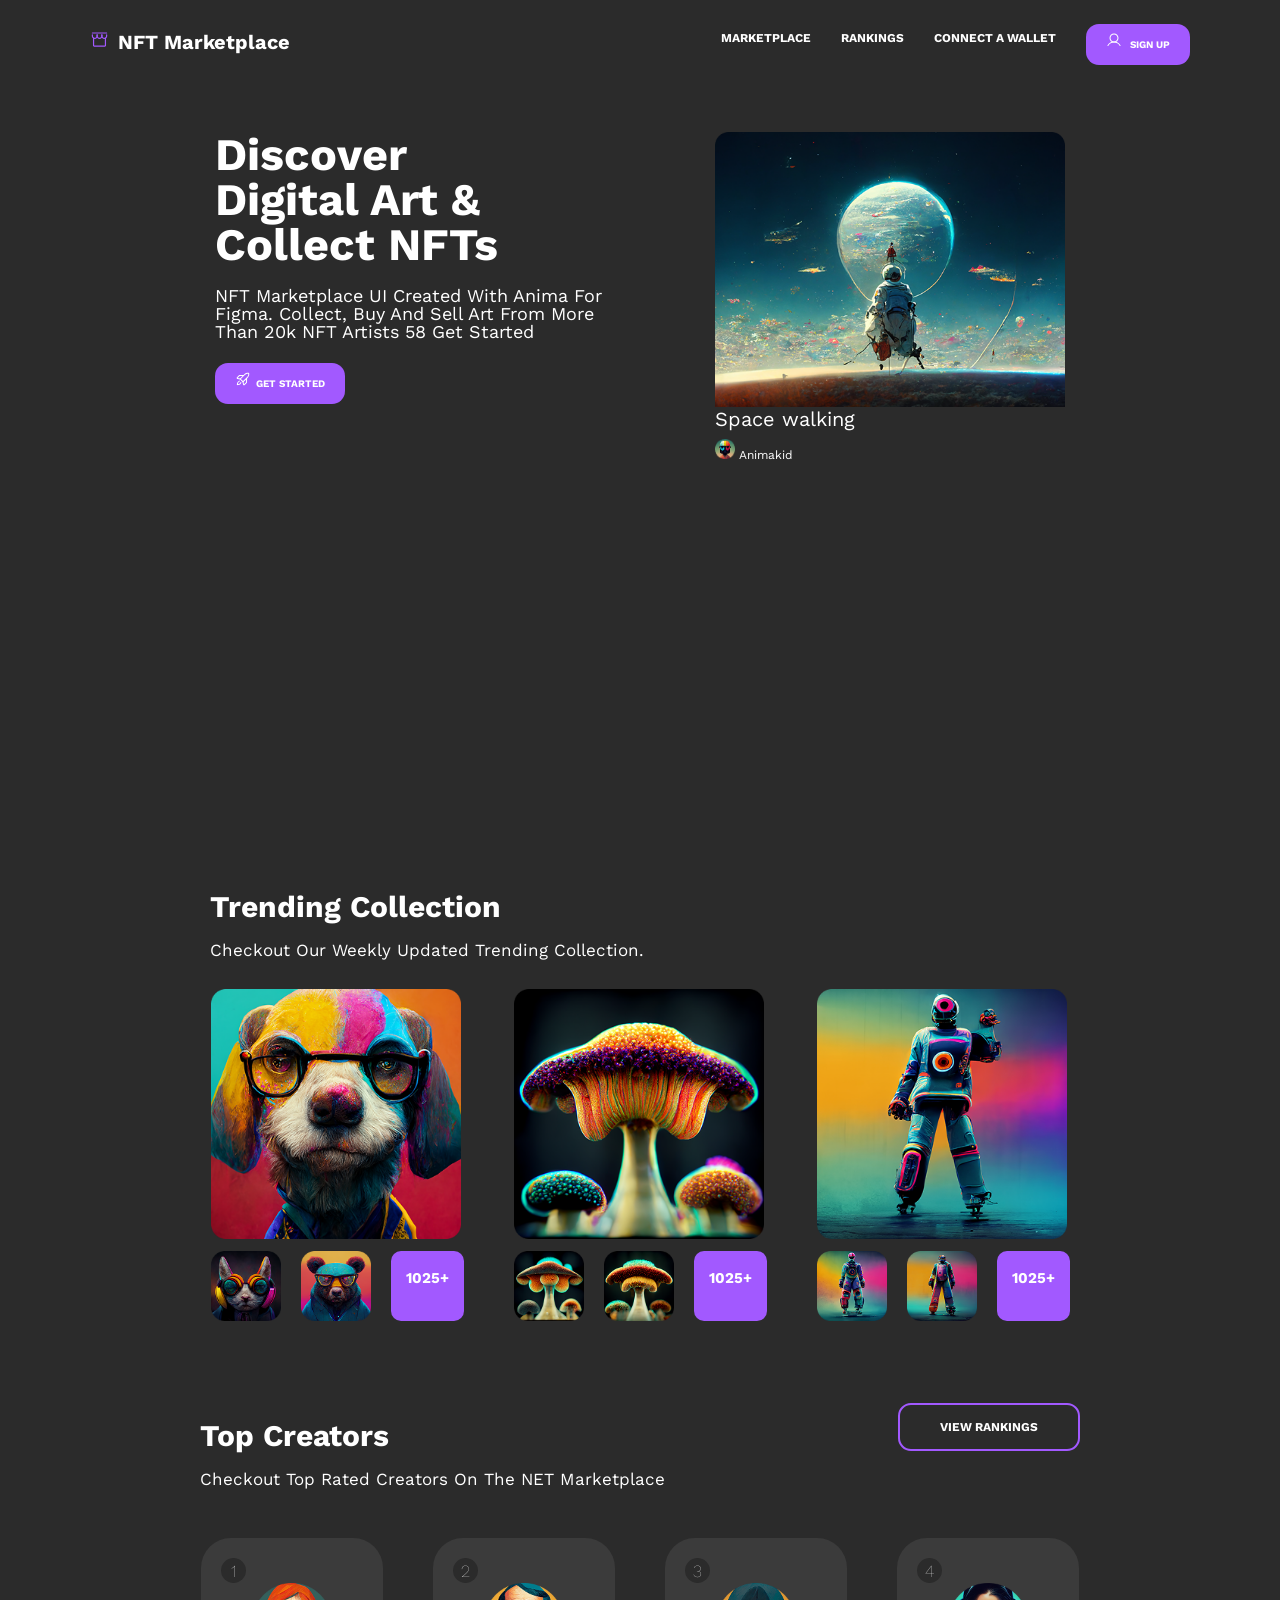
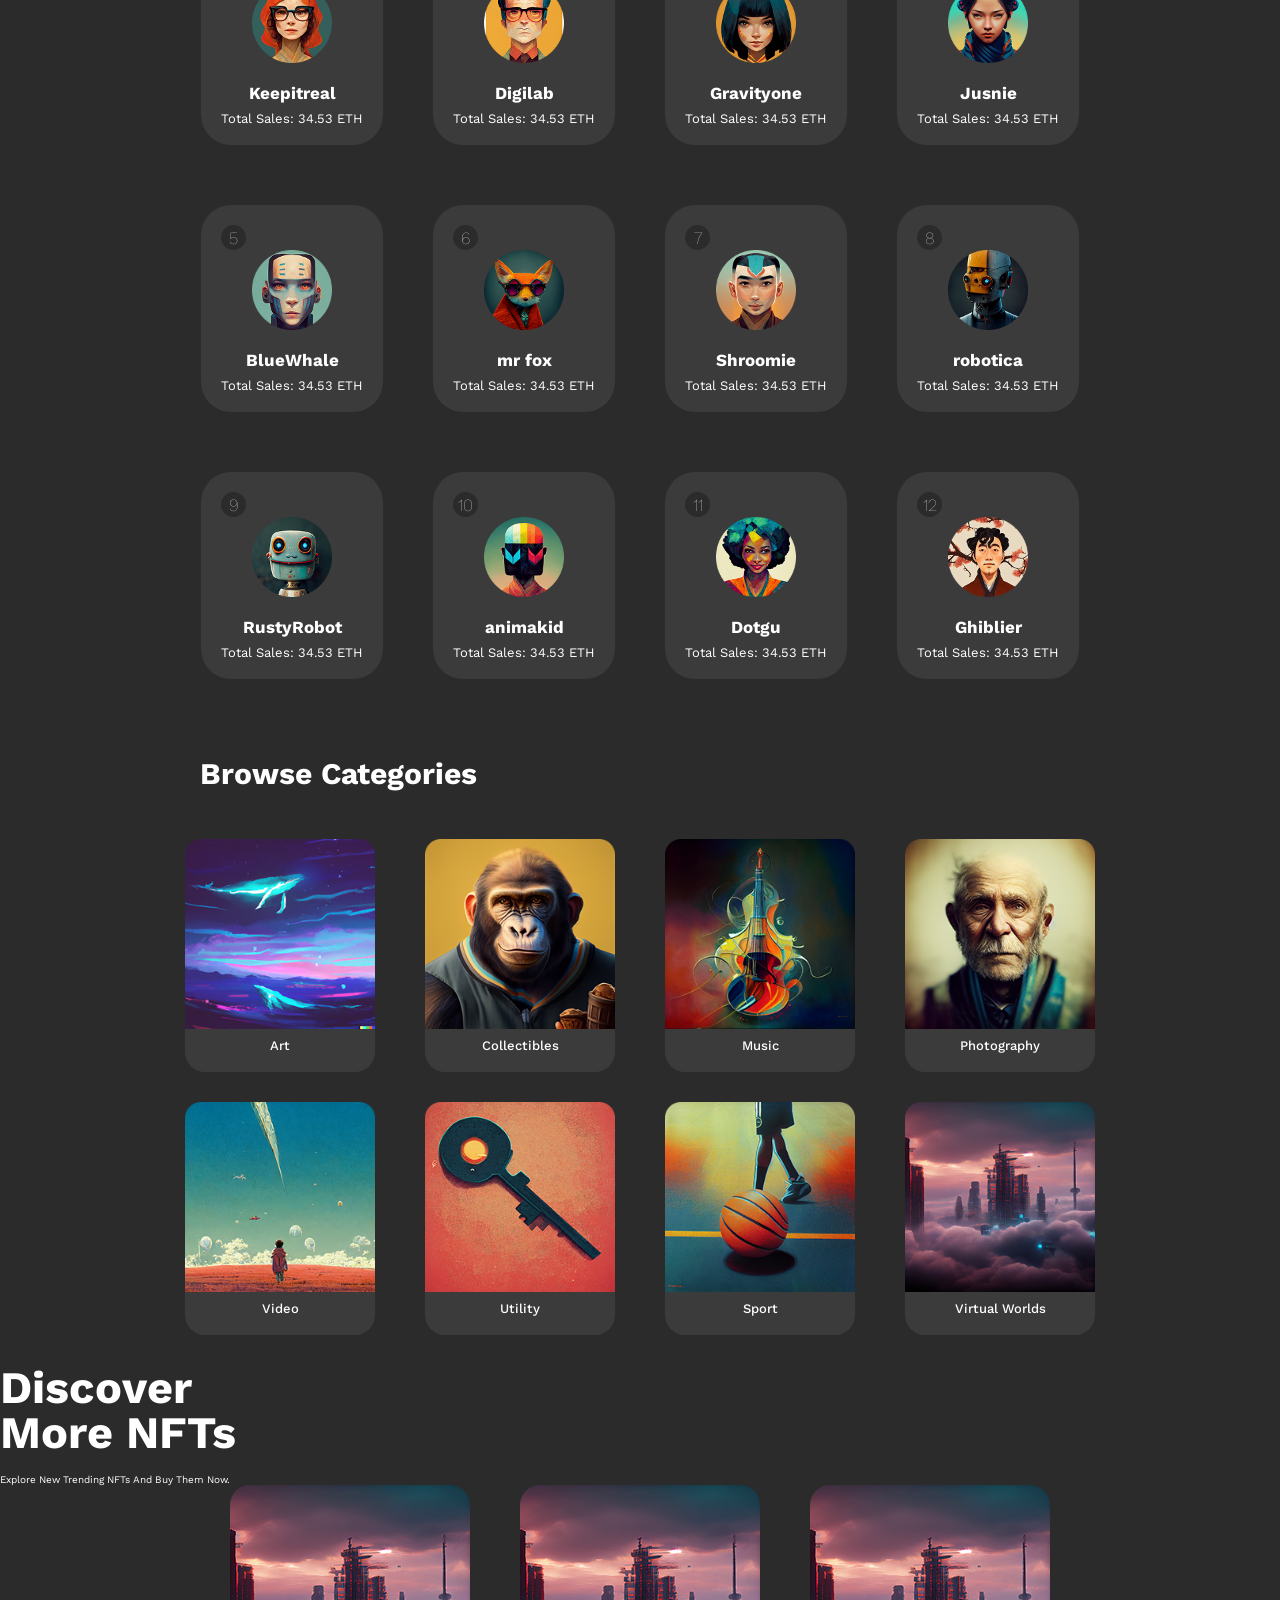
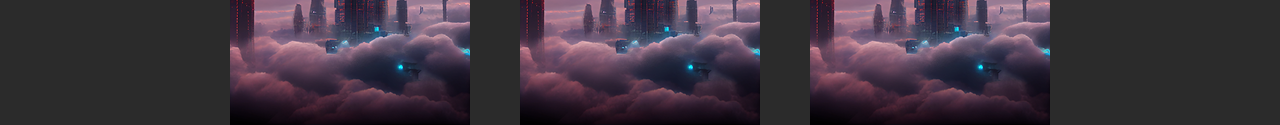
==== index.html @ 686976a7 "Add assets and initial HTML/CSS for NFT Marketplace - Added various image assets including avatars, " ====
<!doctype html>
<html lang="en">
  <head>
    <meta charset="UTF-8" />
    <meta name="viewport" content="width=device-width, initial-scale=1.0" />
    <title>nft</title>
    <link rel="stylesheet" href="style.css" />
    <link rel="preconnect" href="https://fonts.googleapis.com" />
    <link rel="preconnect" href="https://fonts.gstatic.com" crossorigin />
    <link
      href="https://fonts.googleapis.com/css2?family=Work+Sans:ital,wght@0,100..900;1,100..900&display=swap"
      rel="stylesheet"
    />
  </head>
  <body>
    <header class="header">
      <h1>
        <img src="asset/Storefront.svg" alt="" class="icons" />NFT Marketplace
      </h1>

      <nav class="main-nav">
        <ul class="main-nav-list">
          <li><a class="main-nav-link" href="#">Marketplace</a></li>
          <li><a class="main-nav-link" href="#">Rankings</a></li>
          <li><a class="main-nav-link" href="#">Connect a wallet</a></li>
          <li>
            <a class="main-nav-links" href="#"
              ><img src="asset/User.svg" alt="" class="icon" /> Sign Up</a
            >
          </li>
        </ul>
      </nav>
    </header>

    <section class="section-hero">
      <div class="hero">
        <div class="hero-text-box">
          <h1 class="heading-primary">Discover Digital Art & Collect NFTs</h1>
          <p class="hero-description">
            NFT Marketplace UI Created With Anima For Figma. Collect, Buy And
            Sell Art From More Than 20k NFT Artists 58 Get Started
          </p>

          <a href="#" class="btn"
            ><img src="asset/RocketLaunch.svg" alt="" class="icon" />Get
            Started</a
          >
        </div>
      </div>
      <div class="image">
        <img src="asset/Image Placeholder.png" alt="" class="img" />
        <div class="image-content">
          <p class="paragraph">Space walking</p>
          <p class="paragraphs">
            <img src="asset/Avatar.png" alt="" class="image" /> Animakid
          </p>
        </div>
      </div>
    </section>

    <section class="about">
      <div class="about-content">
        <h1 class="heading-primary">Trending Collection</h1>
        <p class="paragraph">
          Checkout Our Weekly Updated Trending Collection.
        </p>
      </div>
      <div class="images">
        <div>
          <img src="asset/Primary Photo Placeholder.png" alt="" class="img" />
          <div class="image-contanier">
            <img src="asset/Secondary Photo Placeholder.png" alt="" />
            <img src="asset/Secondary Photo Placeholder (1).png" alt="" />
            <h2>1025+</h2>
          </div>
        </div>
        <div>
          <img
            src="asset/Primary Photo Placeholder (1).png"
            alt=""
            class="img"
          />
          <div class="image-contanier">
            <img src="asset/Secondary Photo Placeholder (2).png" alt="" />
            <img src="asset/Secondary Photo Placeholder (3).png" alt="" />
            <h2>1025+</h2>
          </div>
        </div>
        <div>
          <img
            src="asset/Primary Photo Placeholder (2).png"
            alt=""
            class="img"
          />
          <div class="image-contanier">
            <img src="asset/Secondary Photo Placeholder (4).png" alt="" />
            <img src="asset/Secondary Photo Placeholder (5).png" alt="" />
            <h2>1025+</h2>
          </div>
        </div>
      </div>
    </section>

    <section class="creator">
      <div class="text">
        <div class="text-content">
          <h2 class="heading-primary">Top Creators</h2>
          <p class="paragraph">
            Checkout Top Rated Creators On The NET Marketplace
          </p>
        </div>
        <div class="view">
          <a href="#">View Rankings</a>
        </div>
      </div>

      <div class="images-content">
        <div class="image-containers">
          <div class="number">1</div>
          <img src="asset/1.png" alt="" class="image" />
          <h2>Keepitreal</h2>
          <p><span>Total Sales:</span> 34.53 ETH</p>
        </div>

        <div class="image-containers">
          <div class="number">2</div>
          <img src="asset/Artist Avatar.png" alt="" class="image" />
          <h2>Digilab</h2>
          <p><span>Total Sales:</span> 34.53 ETH</p>
        </div>
        <div class="image-containers">
          <div class="number">3</div>
          <img src="asset/Asset 12 2.png" alt="" class="image" />
          <h2>Gravityone</h2>
          <p><span>Total Sales:</span> 34.53 ETH</p>
        </div>
        <div class="image-containers">
          <div class="number">4</div>
          <img src="asset/3.png" alt="" class="image" />
          <h2>Jusnie</h2>
          <p><span>Total Sales:</span> 34.53 ETH</p>
        </div>
      </div>

      <div class="images-content">
        <div class="image-containers">
          <div class="number">5</div>
          <img src="asset/s.png" alt="" class="image" />
          <h2>BlueWhale</h2>
          <p><span>Total Sales:</span> 34.53 ETH</p>
        </div>

        <div class="image-containers">
          <div class="number">6</div>
          <img src="asset/d.png" alt="" class="image" />
          <h2>mr fox</h2>
          <p><span>Total Sales:</span> 34.53 ETH</p>
        </div>
        <div class="image-containers">
          <div class="number">7</div>
          <img src="asset/f.png" alt="" class="image" />
          <h2>Shroomie</h2>
          <p><span>Total Sales:</span> 34.53 ETH</p>
        </div>
        <div class="image-containers">
          <div class="number">8</div>
          <img src="asset/g.png" alt="" class="image" />
          <h2>robotica</h2>
          <p><span>Total Sales:</span> 34.53 ETH</p>
        </div>
      </div>

      <div class="images-content">
        <div class="image-containers">
          <div class="number">9</div>
          <img src="asset/l.png" alt="" class="image" />
          <h2>RustyRobot</h2>
          <p><span>Total Sales:</span> 34.53 ETH</p>
        </div>

        <div class="image-containers">
          <div class="number">10</div>
          <img src="asset/k.png" alt="" class="image" />
          <h2>animakid</h2>
          <p><span>Total Sales:</span> 34.53 ETH</p>
        </div>
        <div class="image-containers">
          <div class="number">11</div>
          <img src="asset/j.png" alt="" class="image" />
          <h2>Dotgu</h2>
          <p><span>Total Sales:</span> 34.53 ETH</p>
        </div>
        <div class="image-containers">
          <div class="number">12</div>
          <img src="asset/h.png" alt="" class="image" />
          <h2>Ghiblier</h2>
          <p><span>Total Sales:</span> 34.53 ETH</p>
        </div>
      </div>
    </section>

    <section>
      <div class="texts">
        <h2>Browse Categories</h2>
      </div>

      <div class="catergory-container">
        <div class="catergory">
          <img src="asset/Photo & Icon1.png" alt="" class="catergory-image" />
          <p>Art</p>
        </div>

        <div class="catergory">
          <img
            src="asset/Image Placeholder2 (2).png"
            alt=""
            class="catergory-image"
          />
          <p>Collectibles</p>
        </div>

        <div class="catergory">
          <img src="asset/Photo & Icon.png" alt="" class="catergory-image" />
          <p>Music</p>
        </div>

        <div class="catergory">
          <img
            src="asset/Image Placeholder1.png"
            alt=""
            class="catergory-image"
          />
          <p>Photography</p>
        </div>
      </div>

      <div class="catergory-container">
        <div class="catergory">
          <img src="asset/Photo & Icon2.png" alt="" class="catergory-image" />
          <p>Video</p>
        </div>
        <div class="catergory">
          <img
            src="asset/Image Placeholder2.png"
            alt=""
            class="catergory-image"
          />
          <p>Utility</p>
        </div>

        <div class="catergory">
          <img
            src="asset/Image Placeholder3.png"
            alt=""
            class="catergory-image"
          />
          <p>Sport</p>
        </div>

        <div class="catergory">
          <img
            src="asset/Image Placeholder4.png"
            alt=""
            class="catergory-image"
          />
          <p>Virtual Worlds</p>
        </div>
      </div>
    </section>

    <section class="discover">
      <div class="discover-content">
        <h2 class="heading-primary">Discover More NFTs</h2>
        <p class="paragraph">Explore New Trending NFTs And Buy Them Now.</p>
      </div>

      <div class="discover-images">
        <img src="asset/Image Placeholder4.png" alt="" />
        <img src="asset/Image Placeholder4.png" alt="" />
        <img src="asset/Image Placeholder4.png" alt="" />
      </div>
    </section>
  </body>
</html>
---- style.css ----
* {
  padding: 0;
  margin: 0;
  box-sizing: border-box;
}

html {
  /* font-size: 10px; */
  /* 10px / 16px = 0.625 = 62.5% */
  font-size: 62.5%;
}

body {
  line-height: 1;
  font-weight: 400;
  color: #fff;
  background-color: #2b2b2b;
  font-family: "Work Sans", sans-serif;
}

.header {
  padding: 3rem 9rem;
  display: flex;
  justify-content: space-between;
  align-items: center;
}

.main-nav-list {
  list-style: none;
  display: flex;
  gap: 3rem;
}

.main-nav-link {
  text-decoration: none;
  color: #fff;
  font-size: 1.2rem;
  text-transform: uppercase;
  font-weight: 700;
}

.main-nav-links {
  background-color: #a259ff;
  padding: 1.5rem 2rem;
  border-radius: 1.3rem;
  text-decoration: none;
  color: #fff;
  font-size: 1rem;
  text-transform: uppercase;
  font-weight: 700;
}

.icon {
  width: 1.6rem;
  margin-right: 0.5rem;
}

.icons {
  width: 1.9rem;
  margin-right: 0.9rem;
}

.section-hero {
  height: 90vh;
  padding: 5rem 15rem;
  display: flex;
  justify-content: center;
  gap: 10rem;
  position: relative;
}

.heading-primary {
  font-size: 4.5rem;
  margin-bottom: 2rem;
  width: 30rem;
}
.hero-description {
  font-size: 1.8rem;
  margin-bottom: 3rem;
  width: 40rem;
}

.btn {
  background-color: #a259ff;
  padding: 1.5rem 2rem;
  border-radius: 1.3rem;
  text-decoration: none;
  color: #fff;
  font-size: 1rem;
  text-transform: uppercase;
  font-weight: 700;
}

.image img {
  width: 35rem;
}

.image .image {
  width: 2rem;
}

.image .paragraph {
  font-size: 2rem;
}

.image .paragraphs {
  font-size: 1.2rem;
  padding-top: 1rem;
  align-items: center;
}

.image-content {
  display: flex;
  flex-direction: column;
}

.images {
  display: flex;
  justify-content: center;
  padding: 0 9rem;
  gap: 5rem;
}

.images .img {
  width: 25rem;
}

.about-content {
  padding-left: 21rem;
  margin-bottom: 3rem;
}

.about-content .heading-primary {
  font-size: 3rem;
}

.about-content .paragraph {
  font-size: 1.7rem;
  font-weight: 400;
}

.image-contanier img {
  width: 7rem;
}

.image-contanier {
  display: flex;
  gap: 2rem;
  margin-top: 1rem;
}

.image-contanier h2 {
  justify-content: center;
  background-color: #a259ff;
  border-radius: 1rem;
  padding: 2rem 1.5rem;
  align-items: center;
}

.image-containers .image {
  width: 8rem;
  margin-bottom: 2rem;
}

.creator {
  margin-bottom: 0rem;
}

.images-content {
  display: flex;
  justify-content: center;
  gap: 5rem;
  padding: 3rem 0rem;
}

.image-containers {
  padding: 2rem 2rem;
  border-radius: 3rem;
  justify-content: center;
  align-items: center;
  text-align: center;
  background-color: #3b3b3b;
}

.image-containers h2 {
  font-size: 1.7rem;
  margin-bottom: 1rem;
}

.image-containers p {
  font-size: 1.3rem;
}

.text {
  display: flex;
  justify-content: center;
  justify-content: space-between;
  padding: 0rem 20rem;
  padding-top: 10rem;
  margin-bottom: 2rem;
}

.text .heading-primary {
  font-size: 3rem;
  color: #fff;
}

.text-content .paragraph {
  font-size: 1.7rem;
  font-weight: 400;
  color: #fff;
}

.view a {
  border: 2px solid #a259ff;
  color: #fff;
  padding: 1.5rem 4rem;
  border-radius: 1.3rem;
  text-decoration: none;
  font-size: 1.2rem;
  text-transform: uppercase;
  font-weight: 700;
}

.span {
  border: 2px solid #a259ff;
}

.number {
  font-size: 1.7rem;
  font-weight: 100;
  color: #fff;
  width: 2.5rem;
  height: 2.5rem;
  border-radius: 50%;
  margin-right: -1.6rem;
  padding: 0.5rem;
  background-color: #2b2b2b;
  border-radius: 3rem;
}

.texts h2 {
  justify-content: center;
  font-size: 3rem;
  padding-top: 5rem;
  padding-left: 20rem;
  margin-bottom: 5rem;
}

.catergory-container {
  display: flex;
  justify-content: center;
  gap: 5rem;
}

.catergory-container .catergory {
  display: flex;
  flex-direction: column;
  gap: 1rem;
  align-items: center;
  background-color: #3b3b3b;
  border-radius: 2rem;
  padding-bottom: 2rem;
  margin-bottom: 3rem;
}

.catergory-container .catergory:hover {
  transform: scale(1.05);
  transition: 0.3s;
}

.catergory-container .catergory-image {
  width: 19rem;
  position: relative;
}

.catergory-container .catergory .icon {
  width: 7rem;
  margin: auto;
}

.cy1 {
  inset: 0;
  position: absolute;
}

.catergory-container .catergory p {
  font-size: 1.3rem;
  font-weight: 500;
}

.discover-images {
  display: flex;
  justify-content: center;
  gap: 5rem;
  padding: 0rem 0rem;
}
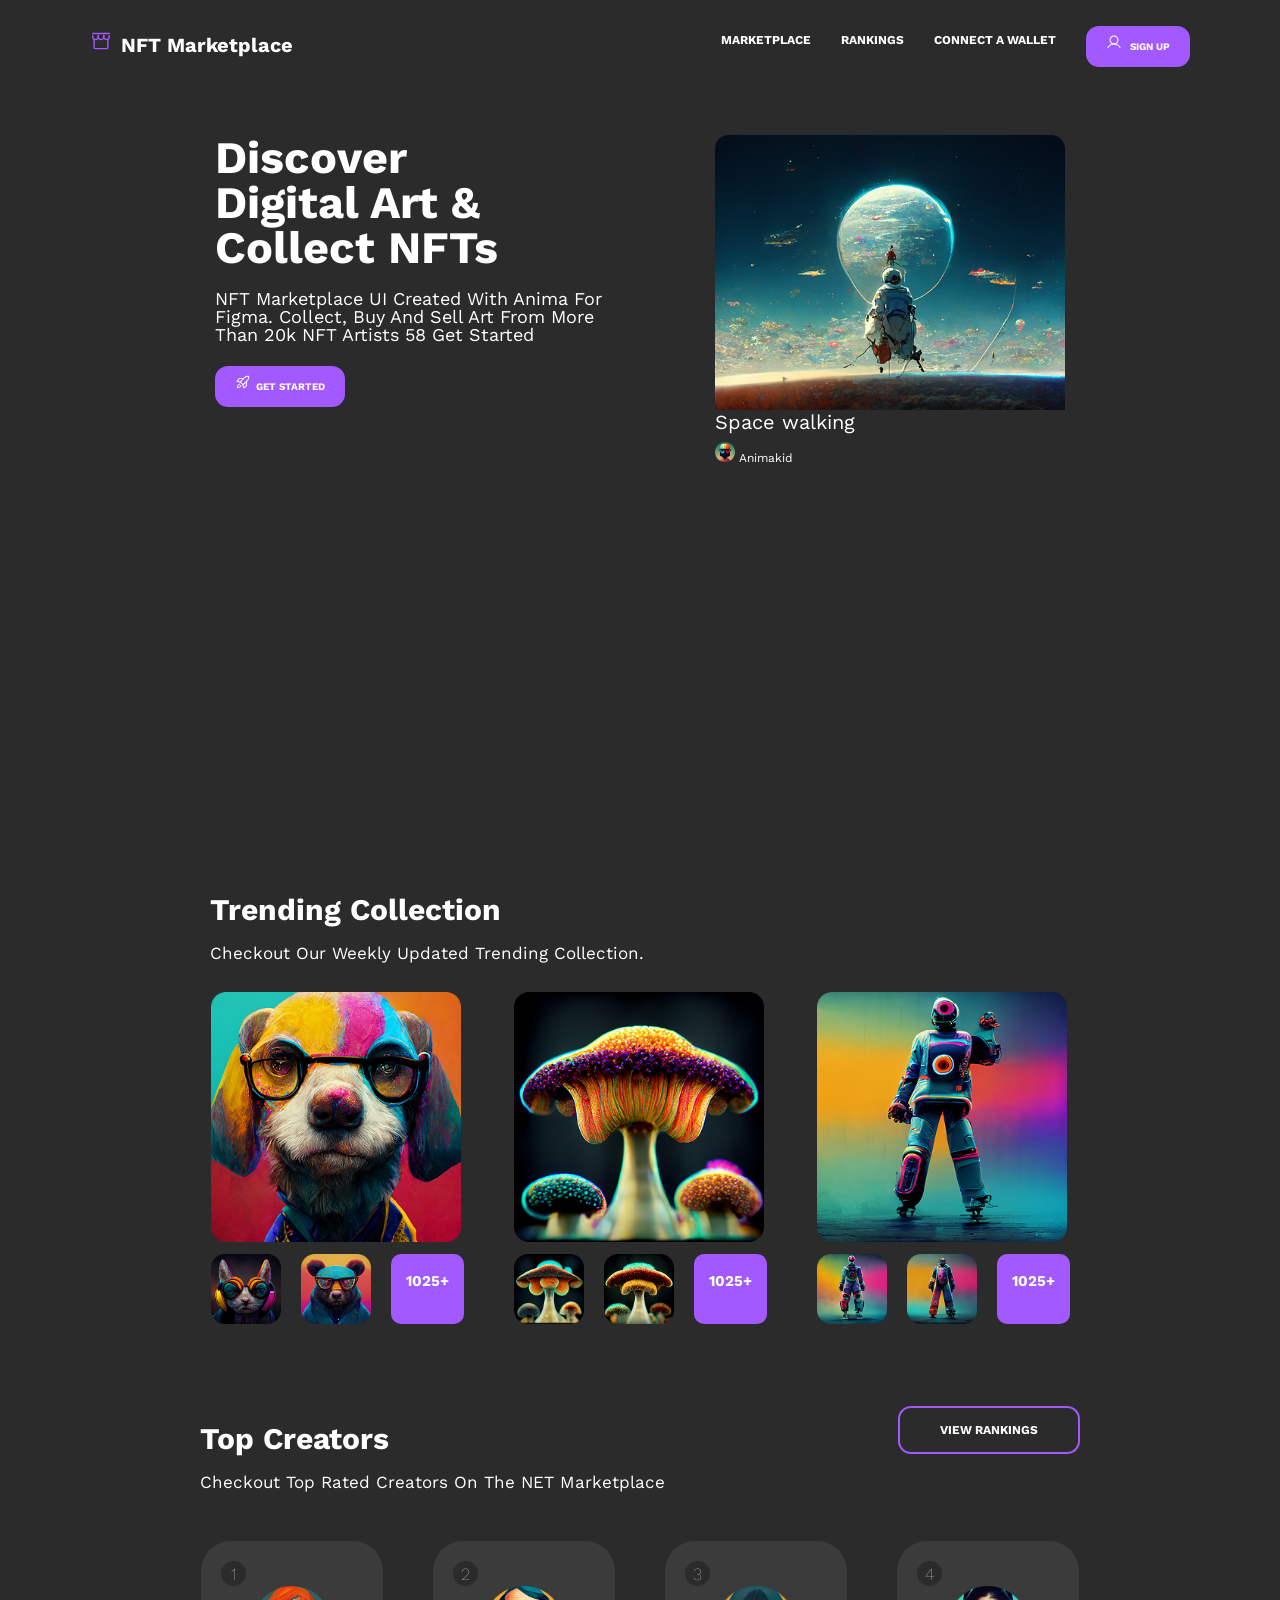
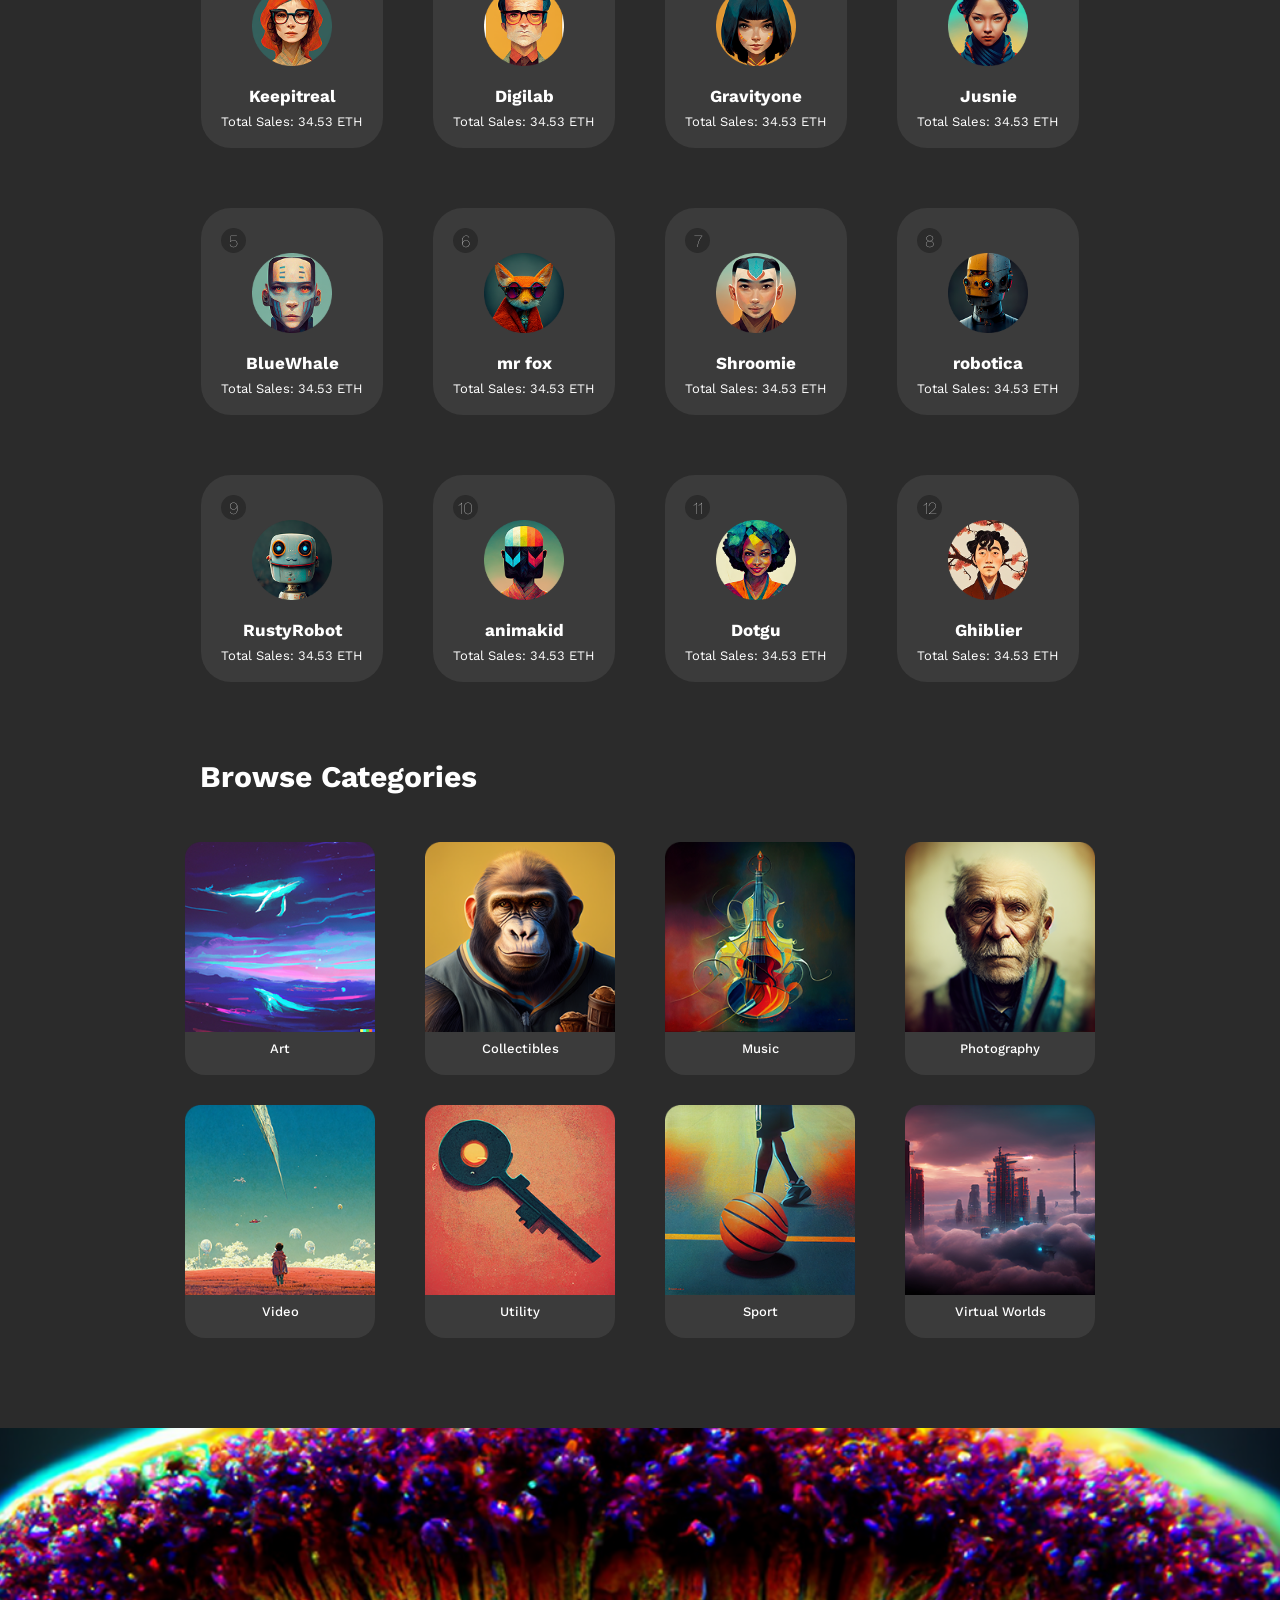
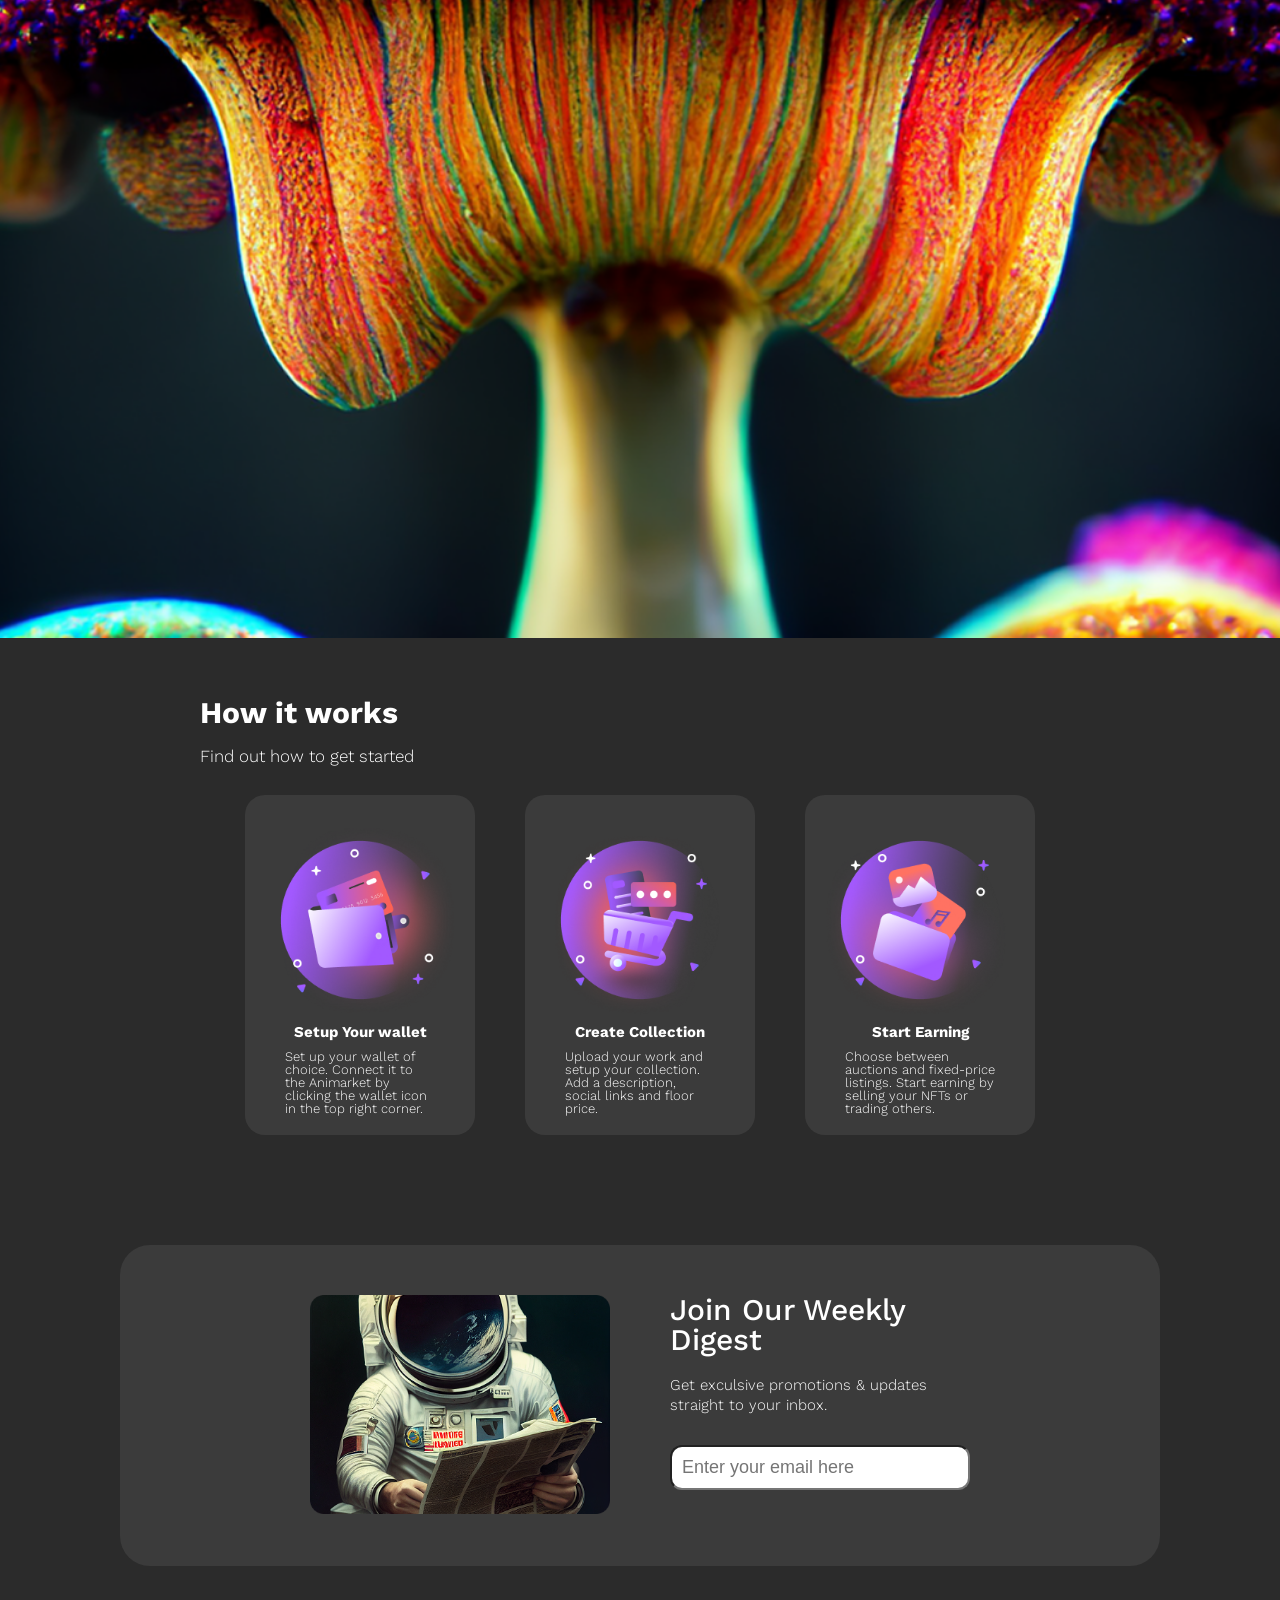
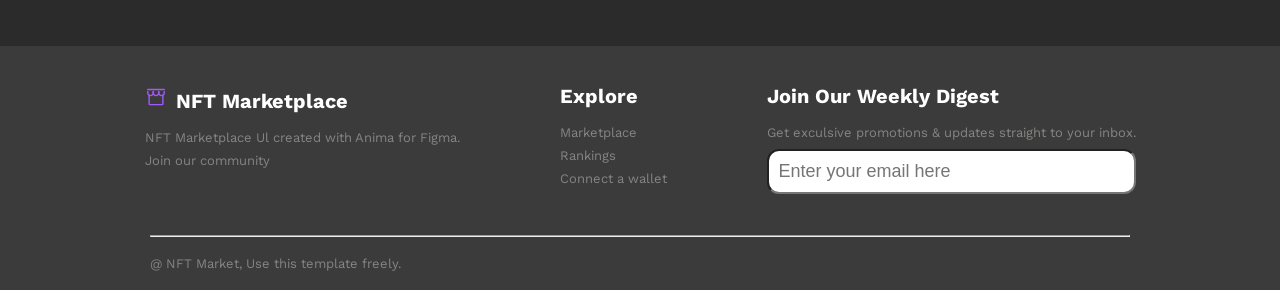
==== commit 22617dff: "html&css" ====
--- a/index.html
+++ b/index.html
@@ -268,17 +268,108 @@
       </div>
     </section>
 
-    <section class="discover">
-      <div class="discover-content">
-        <h2 class="heading-primary">Discover More NFTs</h2>
-        <p class="paragraph">Explore New Trending NFTs And Buy Them Now.</p>
-      </div>
-
-      <div class="discover-images">
-        <img src="asset/Image Placeholder4.png" alt="" />
-        <img src="asset/Image Placeholder4.png" alt="" />
-        <img src="asset/Image Placeholder4.png" alt="" />
-      </div>
-    </section>
+    <section class="info"></section>
+
+    <section class="marketplace-container">
+      <div class="textest">
+        <h2>How it works</h2>
+        <p>Find out how to get started</p>
+      </div>
+
+      <div class="marketplace-containers">
+        <div class="marketplace">
+          <img src="asset/Icon123.png" alt="" class="marketplace-image" />
+          <h1>Setup Your wallet</h1>
+          <p>
+            Set up your wallet of choice. Connect it to the Animarket by
+            clicking the wallet icon in the top right corner.
+          </p>
+        </div>
+
+        <div class="marketplace">
+          <img src="asset/Icon12.png" alt="" class="marketplace-image" />
+          <h1>Create Collection</h1>
+          <p>
+            Upload your work and setup your collection. Add a description,
+            social links and floor price.
+          </p>
+        </div>
+
+        <div class="marketplace">
+          <img src="asset/Icon.png" alt="" class="marketplace-image" />
+          <h1>Start Earning</h1>
+          <p>
+            Choose between auctions and fixed-price listings. Start earning by
+            selling your NFTs or trading others.
+          </p>
+        </div>
+      </div>
+    </section>
+
+    <section class="section-cta">
+      <div>
+        <div class="container">
+          <figure>
+            <img src="asset/Photo.png" alt="" class="img" />
+          </figure>
+
+          <div class="footer-text">
+            <h1>Join Our Weekly Digest</h1>
+            <h5>Get exculsive promotions & updates straight to your inbox.</h5>
+            <form class="cta-form" action="#">
+              <div>
+                <input
+                  id="email"
+                  type="email"
+                  placeholder="Enter your email here"
+                  required=""
+                  aria-label="sod"
+                />
+              </div>
+            </form>
+          </div>
+        </div>
+      </div>
+    </section>
+
+    <footer>
+      <div class="footer-content">
+        <div class="footer-text">
+          <h1>
+            <img src="asset/Storefront.svg" alt="" class="icons" />NFT
+            Marketplace
+          </h1>
+          <p>NFT Marketplace Ul created with Anima for Figma.</p>
+          <p>Join our community</p>
+        </div>
+
+        <div class="footer-text">
+          <h1>Explore</h1>
+          <p>Marketplace</p>
+          <p>Rankings</p>
+          <p>Connect a wallet</p>
+        </div>
+
+        <div class="footer-text">
+          <h1>Join Our Weekly Digest</h1>
+          <p>Get exculsive promotions & updates straight to your inbox.</p>
+          <form class="cta-form" action="#">
+            <div>
+              <input
+                id="email"
+                type="email"
+                placeholder="Enter your email here"
+                required=""
+                aria-label="sod"
+              />
+            </div>
+          </form>
+        </div>
+      </div>
+      <div class="footer-ends">
+        <hr />
+        <p>@ NFT Market, Use this template freely.</p>
+      </div>
+    </footer>
   </body>
 </html>
--- a/style.css
+++ b/style.css
@@ -56,7 +56,7 @@
 }
 
 .icons {
-  width: 1.9rem;
+  width: 2.2rem;
   margin-right: 0.9rem;
 }
 
@@ -295,3 +295,153 @@
   gap: 5rem;
   padding: 0rem 0rem;
 }
+
+.discover-content {
+  display: flex;
+  justify-content: center;
+  gap: 3rem;
+}
+
+.footer-content {
+  justify-content: center;
+  display: flex;
+  gap: 10rem;
+  background-color: #3b3b3b;
+  padding: 2rem 0rem;
+  padding-top: 4rem;
+}
+
+.footer-text h1 {
+  font-size: 2rem;
+  margin-bottom: 2rem;
+}
+
+.footer-text p {
+  font-size: 1.3rem;
+  margin-bottom: 1rem;
+  color: #858584;
+}
+
+.footer-ends {
+  justify-content: center;
+  gap: 10rem;
+  background-color: #3b3b3b;
+  padding: 2rem 0rem;
+}
+
+.footer-ends hr {
+  margin: 0rem 15rem;
+  color: #858584;
+}
+
+.footer-ends p {
+  padding-left: 15rem;
+  font-size: 13px;
+  margin-top: 2rem;
+  color: #858584;
+}
+
+.cta-form input,
+.cta-form select {
+  width: 100%;
+  padding: 1rem;
+  font-size: 1.8rem;
+  border-radius: 12px;
+}
+
+.container {
+  display: flex;
+  justify-content: center;
+  gap: 6rem;
+  background-color: #3b3b3b;
+  margin: 8rem 12rem;
+  padding: 5rem 6rem;
+  border-radius: 3rem;
+}
+
+.container h1 {
+  font-size: 3rem;
+  font-weight: 500;
+  width: 30rem;
+  line-height: 3rem;
+}
+
+.container h5 {
+  font-size: 1.5rem;
+  font-weight: 300;
+  width: 30rem;
+  line-height: 2rem;
+  margin-bottom: 3rem;
+}
+
+.container p {
+  font-size: 1.7rem;
+  font-weight: 400;
+  width: 35rem;
+  line-height: 2rem;
+  margin-bottom: 3rem;
+}
+
+.container .img {
+  width: 30rem;
+}
+
+.marketplace-containers {
+  display: flex;
+  justify-content: center;
+  gap: 5rem;
+  padding: 3rem 0rem;
+}
+
+.marketplace-container {
+  margin-top: 6rem;
+}
+
+.marketplace-containers .marketplace-image {
+  width: 19rem;
+  position: relative;
+}
+
+.marketplace-containers .marketplace {
+  display: flex;
+  flex-direction: column;
+  gap: 1rem;
+  align-items: center;
+  background-color: #3b3b3b;
+  border-radius: 2rem;
+  padding: 3rem 2rem;
+  padding-bottom: 2rem;
+}
+
+.marketplace-containers .marketplace:hover {
+  transform: scale(1.05);
+  transition: 0.3s;
+}
+
+.marketplace-containers .marketplace p {
+  width: 15rem;
+  font-size: 1.3rem;
+  font-weight: 300;
+  align-items: center;
+}
+
+.textest p {
+  font-size: 1.7rem;
+  font-weight: 300;
+  color: #fff;
+  padding-left: 20rem;
+}
+
+.textest h2 {
+  font-size: 3rem;
+  padding-left: 20rem;
+  margin-bottom: 2rem;
+}
+
+.info {
+  background-image: url(asset/NFT\ Highlight.png);
+  background-position: center;
+  background-size: cover;
+  height: 90vh;
+  margin-top: 6rem;
+}
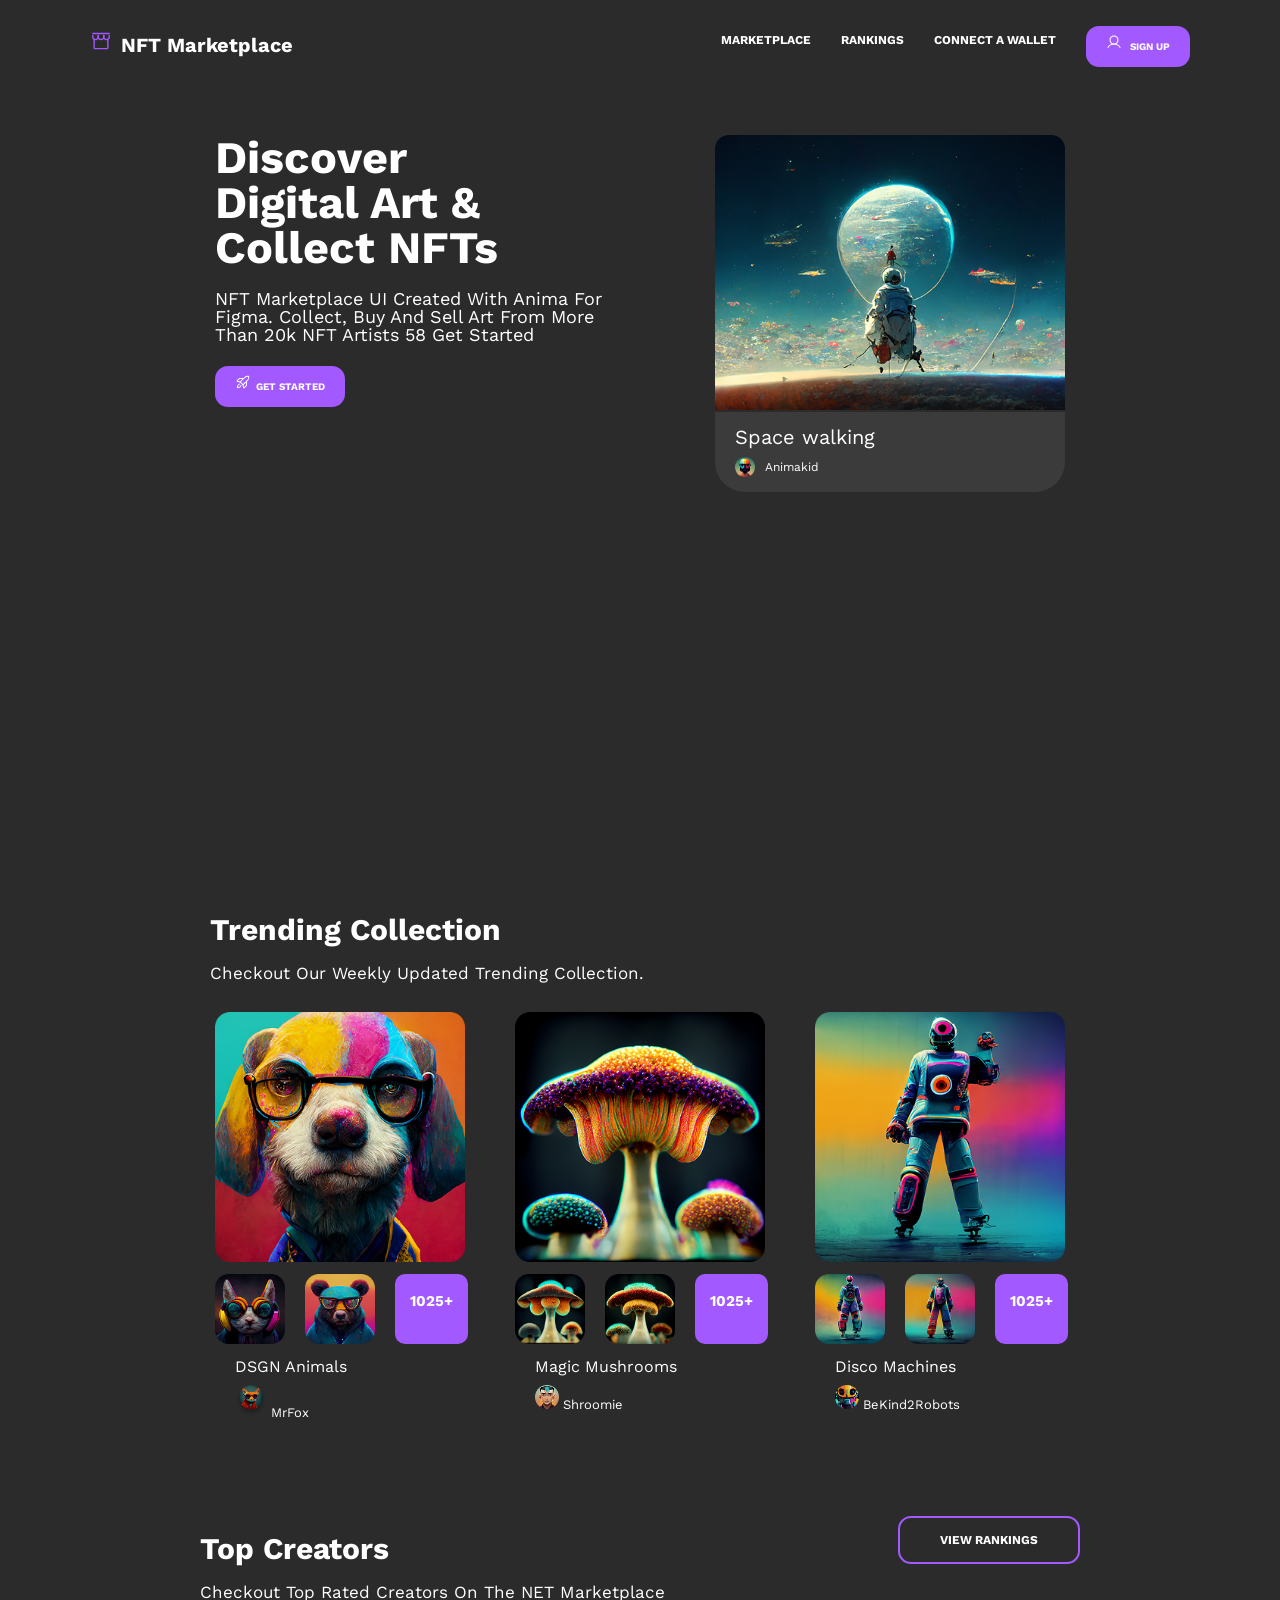
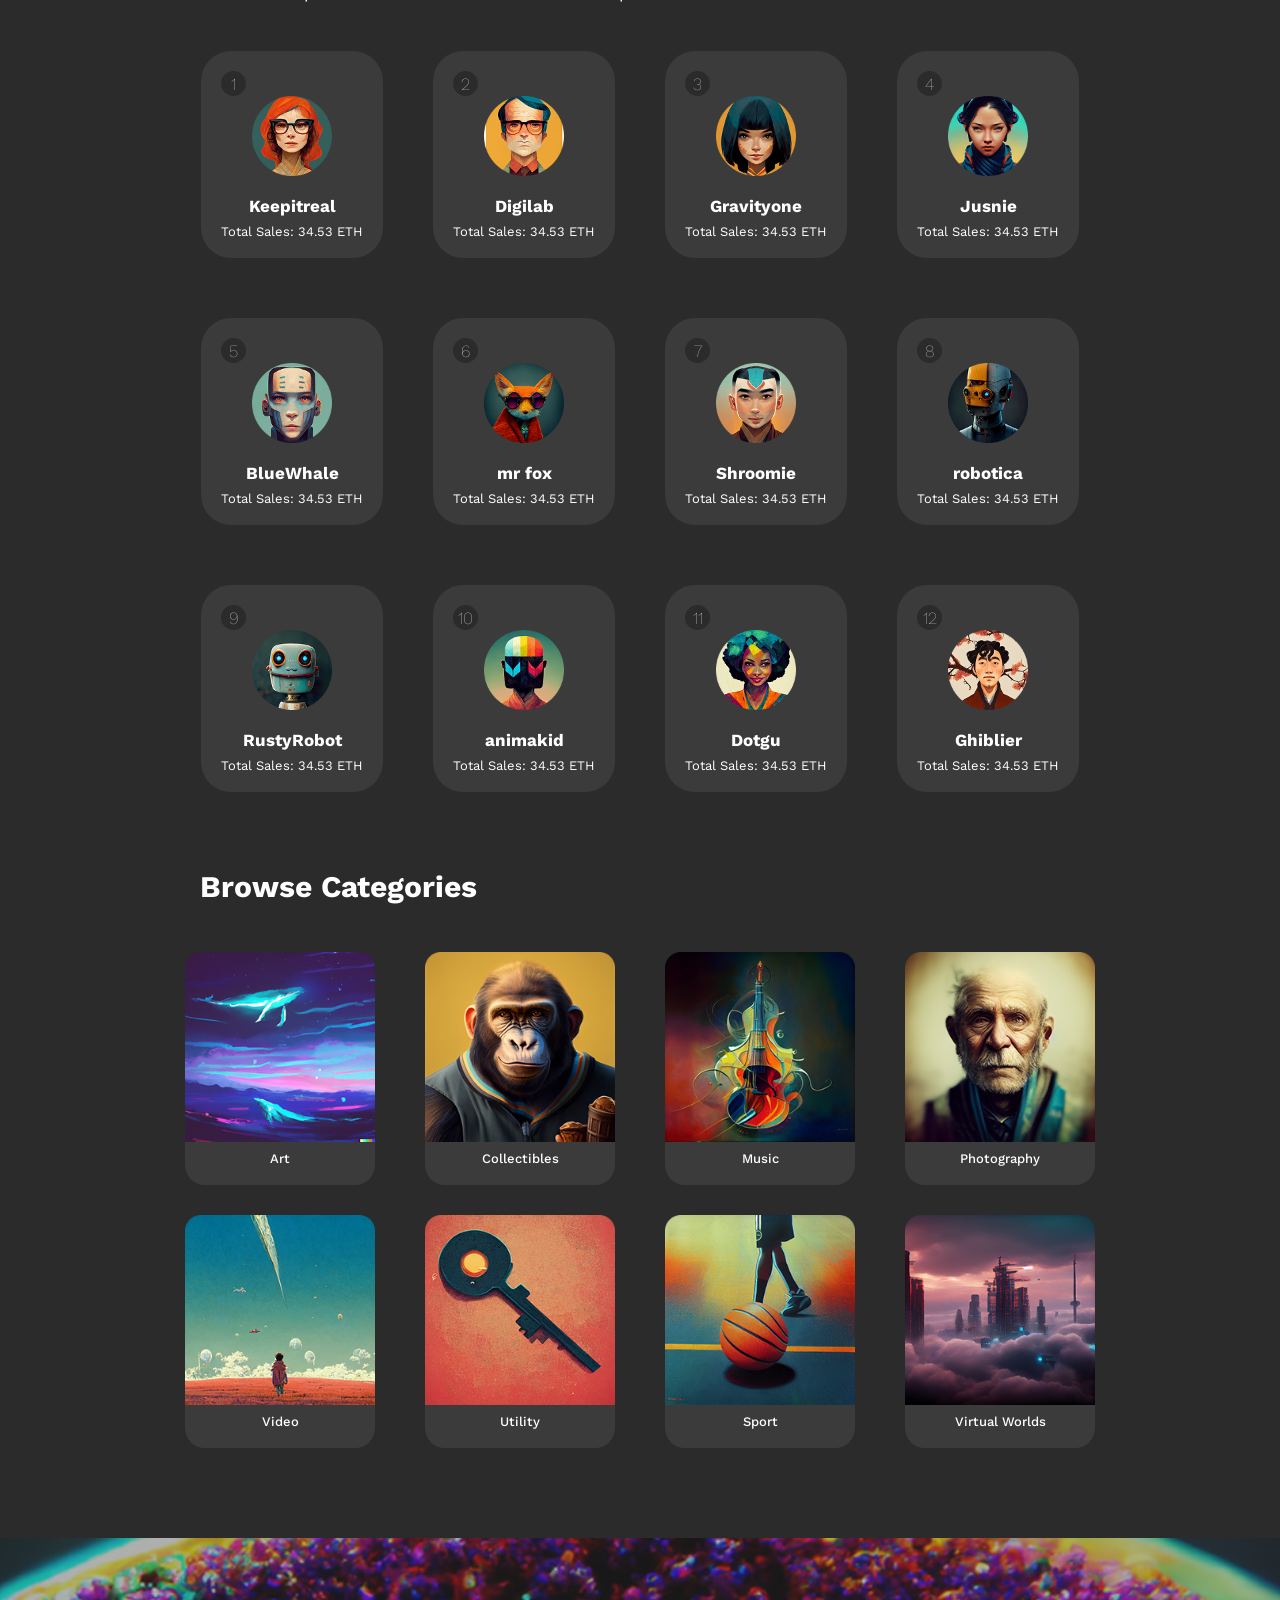
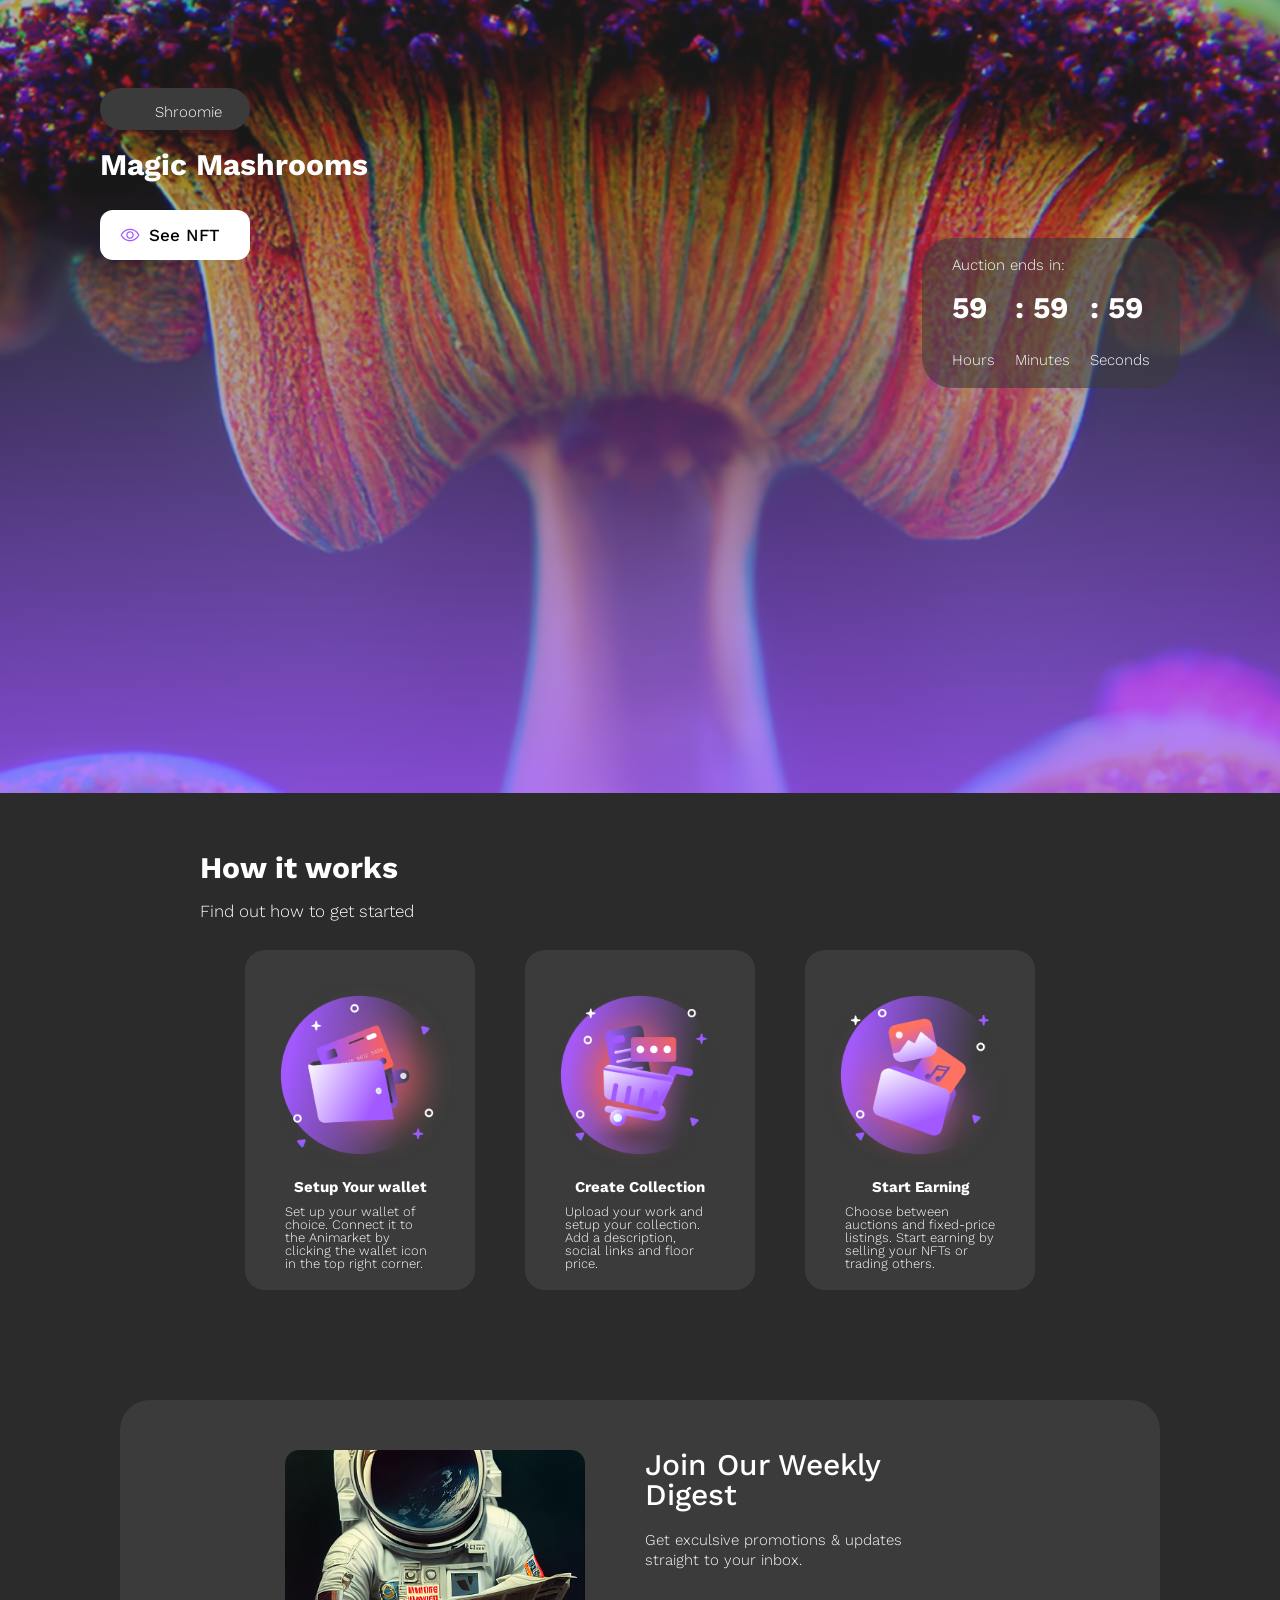
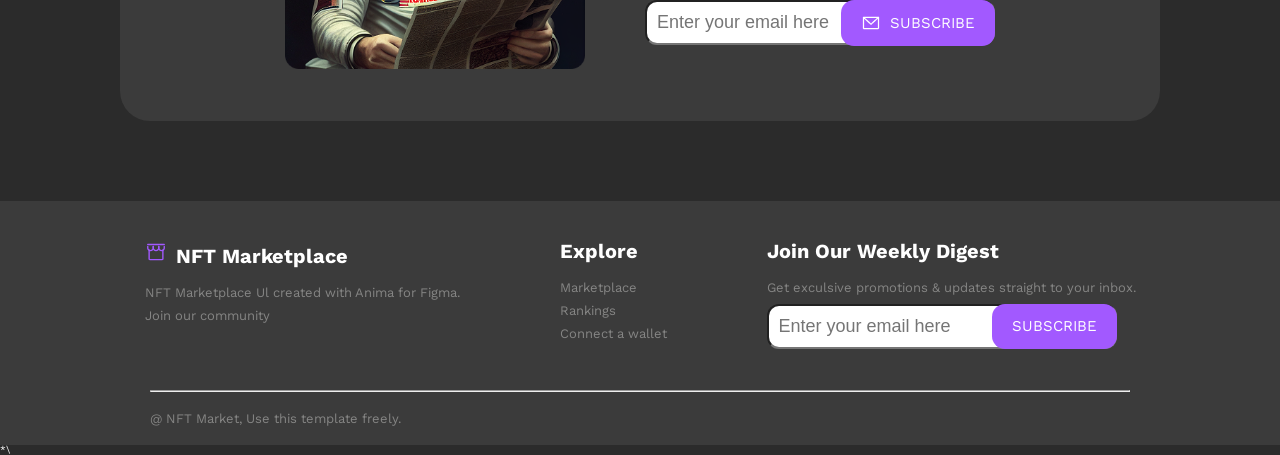
==== commit a395f4ed: "mei" ====
--- a/index.html
+++ b/index.html
@@ -5,6 +5,7 @@
     <meta name="viewport" content="width=device-width, initial-scale=1.0" />
     <title>nft</title>
     <link rel="stylesheet" href="style.css" />
+    <link rel="stylesheet" href="media-query.css" />
     <link rel="preconnect" href="https://fonts.googleapis.com" />
     <link rel="preconnect" href="https://fonts.gstatic.com" crossorigin />
     <link
@@ -29,6 +30,30 @@
             >
           </li>
         </ul>
+
+        <div class="menu">
+          <svg
+            viewBox="0 0 24 24"
+            fill="#fff"
+            xmlns="http://www.w3.org/2000/svg"
+          >
+            <g id="SVGRepo_bgCarrier" stroke-width="0"></g>
+            <g
+              id="SVGRepo_tracerCarrier"
+              stroke-linecap="round"
+              stroke-linejoin="round"
+            ></g>
+            <g id="SVGRepo_iconCarrier">
+              <path
+                d="M4 6H20M4 12H20M4 18H20"
+                stroke="#fff"
+                stroke-width="2"
+                stroke-linecap="round"
+                stroke-linejoin="round"
+              ></path>
+            </g>
+          </svg>
+        </div>
       </nav>
     </header>
 
@@ -47,13 +72,16 @@
           >
         </div>
       </div>
-      <div class="image">
-        <img src="asset/Image Placeholder.png" alt="" class="img" />
-        <div class="image-content">
-          <p class="paragraph">Space walking</p>
-          <p class="paragraphs">
-            <img src="asset/Avatar.png" alt="" class="image" /> Animakid
-          </p>
+
+      <div class="image-container">
+        <div class="image">
+          <img src="asset/Image Placeholder.png" alt="" class="img" />
+          <div class="image-content">
+            <p class="paragraph">Space walking</p>
+            <p class="paragraphs">
+              <img src="asset/Avatar.png" alt="" class="image" /> Animakid
+            </p>
+          </div>
         </div>
       </div>
     </section>
@@ -65,16 +93,24 @@
           Checkout Our Weekly Updated Trending Collection.
         </p>
       </div>
+
       <div class="images">
-        <div>
+        <div class="img">
           <img src="asset/Primary Photo Placeholder.png" alt="" class="img" />
           <div class="image-contanier">
             <img src="asset/Secondary Photo Placeholder.png" alt="" />
             <img src="asset/Secondary Photo Placeholder (1).png" alt="" />
             <h2>1025+</h2>
           </div>
-        </div>
-        <div>
+          <div class="image-contents">
+            <p class="paragraph">DSGN Animals</p>
+            <p class="paragraphs">
+              <img src="asset/Avatar (1).png" alt="" class="image" /> MrFox
+            </p>
+          </div>
+        </div>
+
+        <div class="img">
           <img
             src="asset/Primary Photo Placeholder (1).png"
             alt=""
@@ -85,8 +121,15 @@
             <img src="asset/Secondary Photo Placeholder (3).png" alt="" />
             <h2>1025+</h2>
           </div>
-        </div>
-        <div>
+          <div class="image-contents">
+            <p class="paragraph">Magic Mushrooms</p>
+            <p class="paragraphs">
+              <img src="asset/Avatar (2).png" alt="" class="image" /> Shroomie
+            </p>
+          </div>
+        </div>
+
+        <div class="img c1">
           <img
             src="asset/Primary Photo Placeholder (2).png"
             alt=""
@@ -96,6 +139,13 @@
             <img src="asset/Secondary Photo Placeholder (4).png" alt="" />
             <img src="asset/Secondary Photo Placeholder (5).png" alt="" />
             <h2>1025+</h2>
+          </div>
+          <div class="image-contents">
+            <p class="paragraph">Disco Machines</p>
+            <p class="paragraphs">
+              <img src="asset/Avatar (3).png" alt="" class="image" />
+              BeKind2Robots
+            </p>
           </div>
         </div>
       </div>
@@ -114,7 +164,7 @@
         </div>
       </div>
 
-      <div class="images-content">
+      <div class="images-content c2">
         <div class="image-containers">
           <div class="number">1</div>
           <img src="asset/1.png" alt="" class="image" />
@@ -128,12 +178,14 @@
           <h2>Digilab</h2>
           <p><span>Total Sales:</span> 34.53 ETH</p>
         </div>
+
         <div class="image-containers">
           <div class="number">3</div>
           <img src="asset/Asset 12 2.png" alt="" class="image" />
           <h2>Gravityone</h2>
           <p><span>Total Sales:</span> 34.53 ETH</p>
         </div>
+
         <div class="image-containers">
           <div class="number">4</div>
           <img src="asset/3.png" alt="" class="image" />
@@ -156,13 +208,13 @@
           <h2>mr fox</h2>
           <p><span>Total Sales:</span> 34.53 ETH</p>
         </div>
-        <div class="image-containers">
+        <div class="image-containers c1">
           <div class="number">7</div>
           <img src="asset/f.png" alt="" class="image" />
           <h2>Shroomie</h2>
           <p><span>Total Sales:</span> 34.53 ETH</p>
         </div>
-        <div class="image-containers">
+        <div class="image-containers c1">
           <div class="number">8</div>
           <img src="asset/g.png" alt="" class="image" />
           <h2>robotica</h2>
@@ -171,26 +223,26 @@
       </div>
 
       <div class="images-content">
-        <div class="image-containers">
+        <div class="image-containers c1">
           <div class="number">9</div>
           <img src="asset/l.png" alt="" class="image" />
           <h2>RustyRobot</h2>
           <p><span>Total Sales:</span> 34.53 ETH</p>
         </div>
 
-        <div class="image-containers">
+        <div class="image-containers c1">
           <div class="number">10</div>
           <img src="asset/k.png" alt="" class="image" />
           <h2>animakid</h2>
           <p><span>Total Sales:</span> 34.53 ETH</p>
         </div>
-        <div class="image-containers">
+        <div class="image-containers c1">
           <div class="number">11</div>
           <img src="asset/j.png" alt="" class="image" />
           <h2>Dotgu</h2>
           <p><span>Total Sales:</span> 34.53 ETH</p>
         </div>
-        <div class="image-containers">
+        <div class="image-containers c1">
           <div class="number">12</div>
           <img src="asset/h.png" alt="" class="image" />
           <h2>Ghiblier</h2>
@@ -268,7 +320,41 @@
       </div>
     </section>
 
-    <section class="info"></section>
+    <section class="info">
+      <div class="info-container">
+        <div class="info-content">
+          <div class="info-image-container">
+            <img src="asset/F.png" alt="" class="info-image" />
+            <p>Shroomie</p>
+          </div>
+          <h1>Magic Mashrooms</h1>
+          <a href="#"
+            ><img src="asset/Eye.png" alt="" class="info-icon" /> See NFT</a
+          >
+        </div>
+
+        <div class="inform-content">
+          <div><p>Auction ends in:</p></div>
+
+          <div class="inform-text">
+            <div class="inform-image-container">
+              <h1>59</h1>
+              <p>Hours</p>
+            </div>
+
+            <div class="inform-image-container">
+              <h1>: 59</h1>
+              <p>Minutes</p>
+            </div>
+
+            <div class="inform-image-container">
+              <h1>: 59</h1>
+              <p>Seconds</p>
+            </div>
+          </div>
+        </div>
+      </div>
+    </section>
 
     <section class="marketplace-container">
       <div class="textest">
@@ -317,14 +403,16 @@
             <h1>Join Our Weekly Digest</h1>
             <h5>Get exculsive promotions & updates straight to your inbox.</h5>
             <form class="cta-form" action="#">
-              <div>
+              <div class="cta-action">
                 <input
                   id="email"
                   type="email"
                   placeholder="Enter your email here"
                   required=""
-                  aria-label="sod"
                 />
+                <a href="#" class="cta-button"
+                  ><img src="asset/EnvelopeSimple.png" alt="" /> Subscribe</a
+                >
               </div>
             </form>
           </div>
@@ -354,14 +442,14 @@
           <h1>Join Our Weekly Digest</h1>
           <p>Get exculsive promotions & updates straight to your inbox.</p>
           <form class="cta-form" action="#">
-            <div>
+            <div class="cta-action">
               <input
                 id="email"
                 type="email"
                 placeholder="Enter your email here"
                 required=""
-                aria-label="sod"
               />
+              <a href="#" class="cta-buttons">Subscribe</a>
             </div>
           </form>
         </div>
@@ -371,5 +459,6 @@
         <p>@ NFT Market, Use this template freely.</p>
       </div>
     </footer>
+    *\
   </body>
 </html>
--- a/style.css
+++ b/style.css
@@ -89,6 +89,11 @@
   font-size: 1rem;
   text-transform: uppercase;
   font-weight: 700;
+  margin-bottom: 2rem;
+}
+
+.menu {
+  display: none;
 }
 
 .image img {
@@ -101,17 +106,55 @@
 
 .image .paragraph {
   font-size: 2rem;
+}
+
+.grid {
+  display: flex;
+  gap: 3rem;
+}
+
+.grid-no h1 {
+  font-size: 2rem;
+  font-weight: 500;
+  margin-bottom: 0.7rem;
+}
+
+.grid-no p {
+  font-size: 1rem;
+  font-weight: 400;
+  margin-bottom: 1rem;
 }
 
 .image .paragraphs {
   font-size: 1.2rem;
   padding-top: 1rem;
   align-items: center;
+  display: flex;
+  gap: 1rem;
 }
 
 .image-content {
   display: flex;
   flex-direction: column;
+  background-color: #3b3b3b;
+  padding: 1.5rem 2rem;
+  border-radius: 0rem 0rem 3rem 3rem;
+}
+
+.image-contents {
+  display: flex;
+  flex-direction: column;
+  padding: 1.5rem 2rem;
+}
+
+.image-contents .paragraph {
+  font-size: 1.6rem;
+  margin-bottom: 1rem;
+  align-items: center;
+}
+
+.image-contents .paragraphs {
+  font-size: 1.3rem;
 }
 
 .images {
@@ -349,6 +392,46 @@
   border-radius: 12px;
 }
 
+.cta-action {
+  display: flex;
+  position: relative;
+  width: 35rem;
+}
+
+.cta-button {
+  position: absolute;
+  right: 0%;
+  margin-left: 5rem;
+  background-color: #a259ff;
+  padding: 1.3rem 2rem;
+  border-radius: 1.3rem;
+  text-decoration: none;
+  color: #fff;
+  font-size: 1.5rem;
+  text-transform: uppercase;
+  font-weight: 400;
+  display: flex;
+  align-items: center;
+  gap: 0.9rem;
+}
+
+.cta-buttons {
+  position: absolute;
+  right: 0%;
+  margin-left: 5rem;
+  background-color: #a259ff;
+  padding: 1.5rem 2rem;
+  border-radius: 1.3rem;
+  text-decoration: none;
+  color: #fff;
+  font-size: 1.5rem;
+  text-transform: uppercase;
+  font-weight: 400;
+  display: flex;
+  align-items: center;
+  gap: 0.9rem;
+}
+
 .container {
   display: flex;
   justify-content: center;
@@ -442,6 +525,96 @@
   background-image: url(asset/NFT\ Highlight.png);
   background-position: center;
   background-size: cover;
-  height: 90vh;
+  height: 95vh;
   margin-top: 6rem;
 }
+
+.info .info-container {
+  background-image: linear-gradient(
+    to bottom,
+    rgba(59, 59, 59, 0.4) 30%,
+    rgba(162, 89, 255, 0.8) 100%
+  );
+  height: 100%;
+}
+
+.info .info-container h1 {
+  font-size: 3rem;
+  margin-bottom: 3rem;
+}
+
+.info .info-container .info-content .info-image {
+  width: 2.5rem;
+  align-items: center;
+  justify-content: center;
+}
+
+.info-image-container {
+  display: flex;
+  gap: 1rem;
+  background-color: #3b3b3b;
+  border-radius: 3rem;
+  padding: 1rem 2rem;
+  width: 15rem;
+  margin-bottom: 2rem;
+}
+
+.info-image-container p {
+  font-size: 1.5rem;
+  padding-top: 0.7rem;
+  font-weight: 300;
+  color: #fff;
+}
+
+.info .info-container a {
+  font-size: 1.7rem;
+  font-weight: 500;
+  color: #000;
+  list-style: none;
+  text-decoration: none;
+  background-color: #fff;
+  padding: 1.5rem 2rem;
+  border-radius: 1.3rem;
+  display: flex;
+  align-items: center;
+  gap: 0.9rem;
+  width: 15rem;
+}
+
+.info .info-container a:hover {
+  background-color: lightgray;
+  color: #fff;
+  transition: 0.3s;
+}
+
+.info .info-container {
+  display: flex;
+  justify-content: space-between;
+}
+
+.info .info-container .info-content {
+  padding: 15rem 10rem;
+}
+
+.info .info-container .inform-content {
+  display: flex;
+  flex-direction: column;
+  gap: 2rem;
+  background-color: rgba(59, 59, 59, 0.6);
+  border-radius: 3rem;
+  padding: 2rem 3rem;
+  height: 15rem;
+  margin-top: 30rem;
+  margin-right: 10rem;
+}
+
+.info .info-container .inform-content p {
+  font-size: 1.5rem;
+  font-weight: 300;
+  color: #fff;
+}
+
+.inform-text {
+  display: flex;
+  gap: 2rem;
+}
--- a/media-query.css
+++ b/media-query.css
@@ -0,0 +1,139 @@
+@media (max-width: 84em) {
+  .section-hero {
+    margin-bottom: 20rem;
+    height: 70vh;
+  }
+
+  .menu {
+    display: none;
+  }
+}
+
+@media (max-width: 60em) {
+  .section-hero .image .img {
+    width: 30rem;
+  }
+}
+
+@media (max-width: 56em) {
+  .menu {
+    display: block;
+    width: 40px;
+    height: 40px;
+  }
+
+  .main-nav-list {
+    display: none;
+  }
+
+  .section-hero .heading-primary {
+    font-size: 3.5rem;
+    line-height: 4rem;
+  }
+
+  .section-hero .hero-description {
+    font-size: 1.4rem;
+  }
+
+  .section-hero {
+    padding: 3rem 2rem;
+    gap: 0rem;
+    height: 25rem;
+  }
+
+  .images .img .img {
+    width: 30rem;
+  }
+
+  .images {
+    gap: 9rem;
+  }
+
+  .btn {
+    font-size: 1.5rem;
+    padding: 2rem 3rem;
+  }
+
+  .c1 {
+    display: none;
+  }
+
+  .catergory .catergory-image {
+    width: 15rem;
+  }
+
+  .catergory-container {
+    gap: 2rem;
+  }
+}
+
+@media (max-width: 48em) {
+  .menu {
+    display: block;
+    width: 40px;
+    height: 40px;
+  }
+
+  .main-nav-list {
+    display: none;
+  }
+
+  .section-hero .heading-primary {
+    font-size: 3.5rem;
+    line-height: 4rem;
+  }
+
+  .section-hero .hero-description {
+    font-size: 1.4rem;
+  }
+
+  .section-hero {
+    padding: 3rem 2rem;
+    gap: 0rem;
+    height: 25rem;
+  }
+
+  .images .img .img {
+    width: 30rem;
+  }
+
+  .images {
+    gap: 9rem;
+  }
+
+  .btn {
+    font-size: 1.5rem;
+    padding: 2rem 3rem;
+  }
+
+  .c1 {
+    display: none;
+  }
+
+  .c2 {
+    grid-template-columns: repeat(2rem, 4fr);
+  }
+
+  .catergory .catergory-image {
+    width: 15rem;
+  }
+
+  .catergory-container {
+    gap: 2rem;
+  }
+}
+
+@media (max-width: 22.5em) {
+  .section-hero {
+    flex-direction: column;
+    display: flex;
+    gap: 4rem;
+    padding-top: 30rem;
+    padding-left: 4rem;
+    height: 20vh;
+  }
+
+  .images {
+    flex-direction: column;
+  }
+}
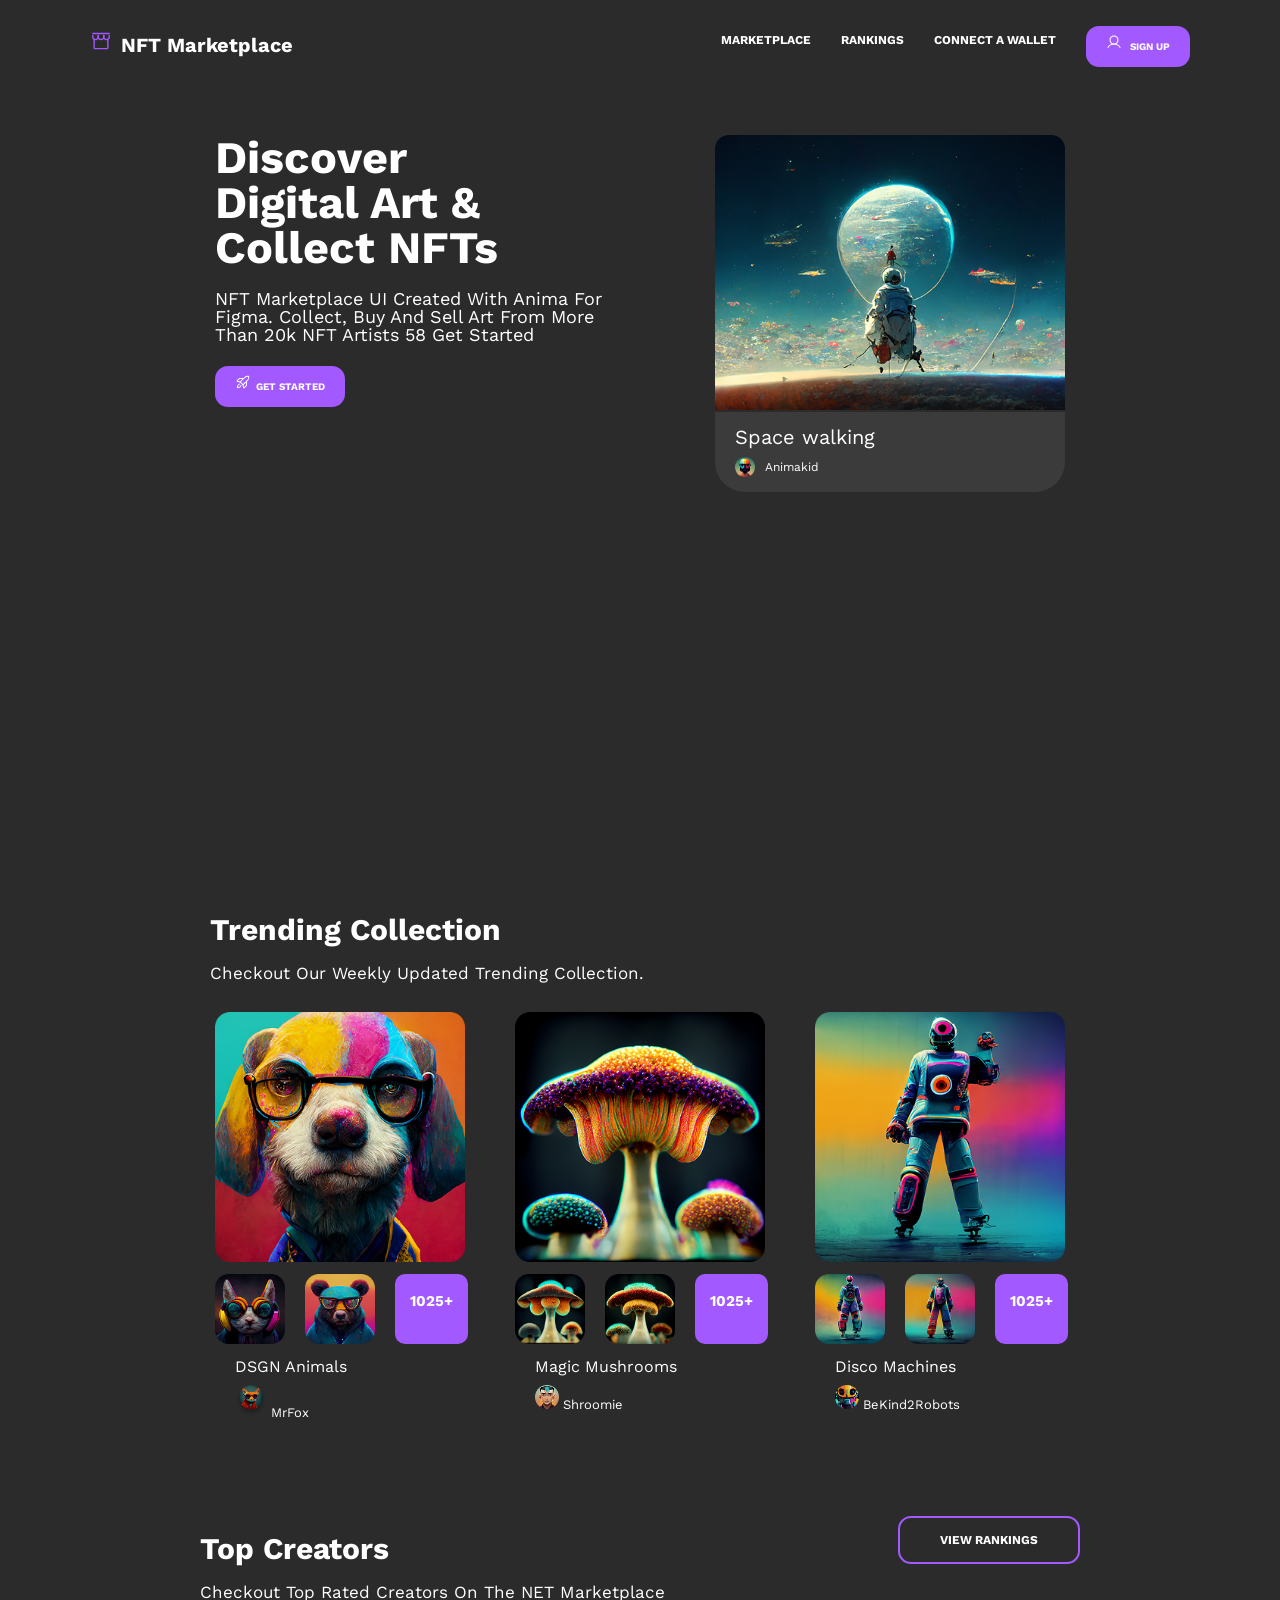
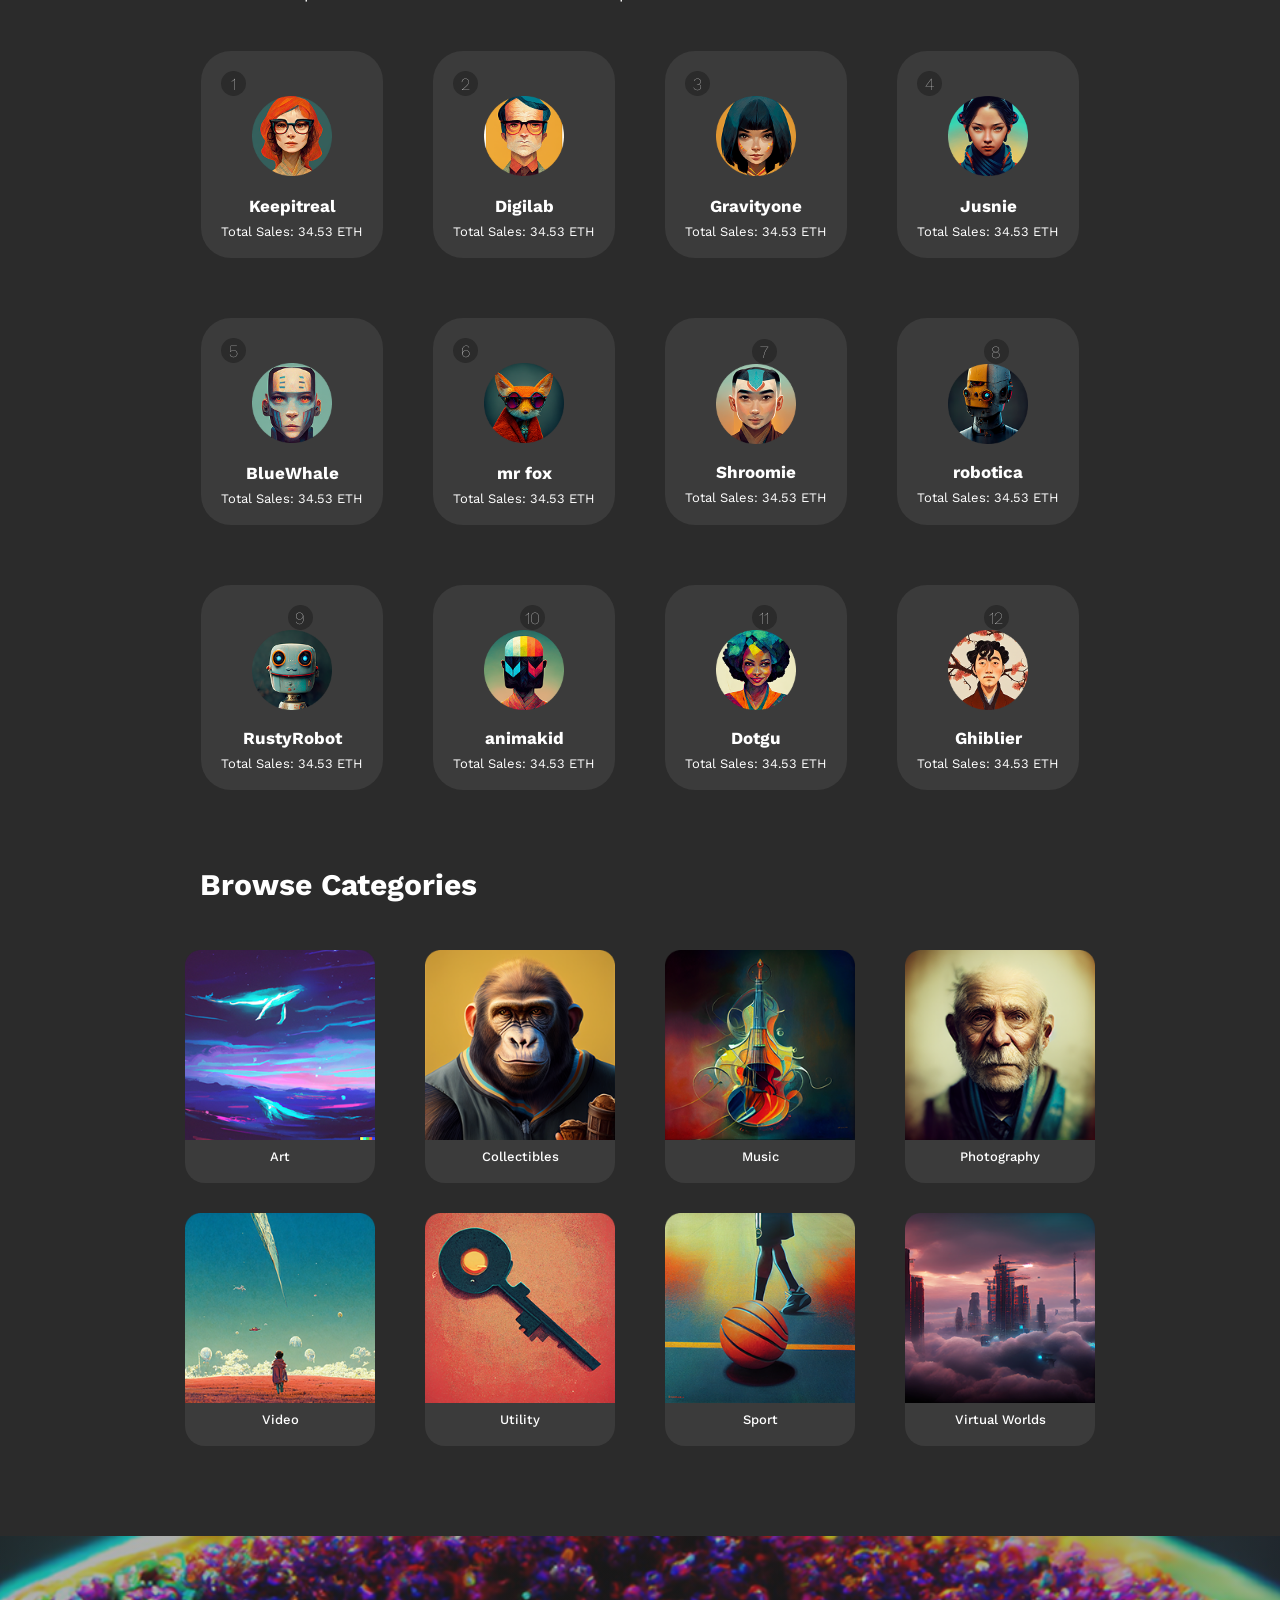
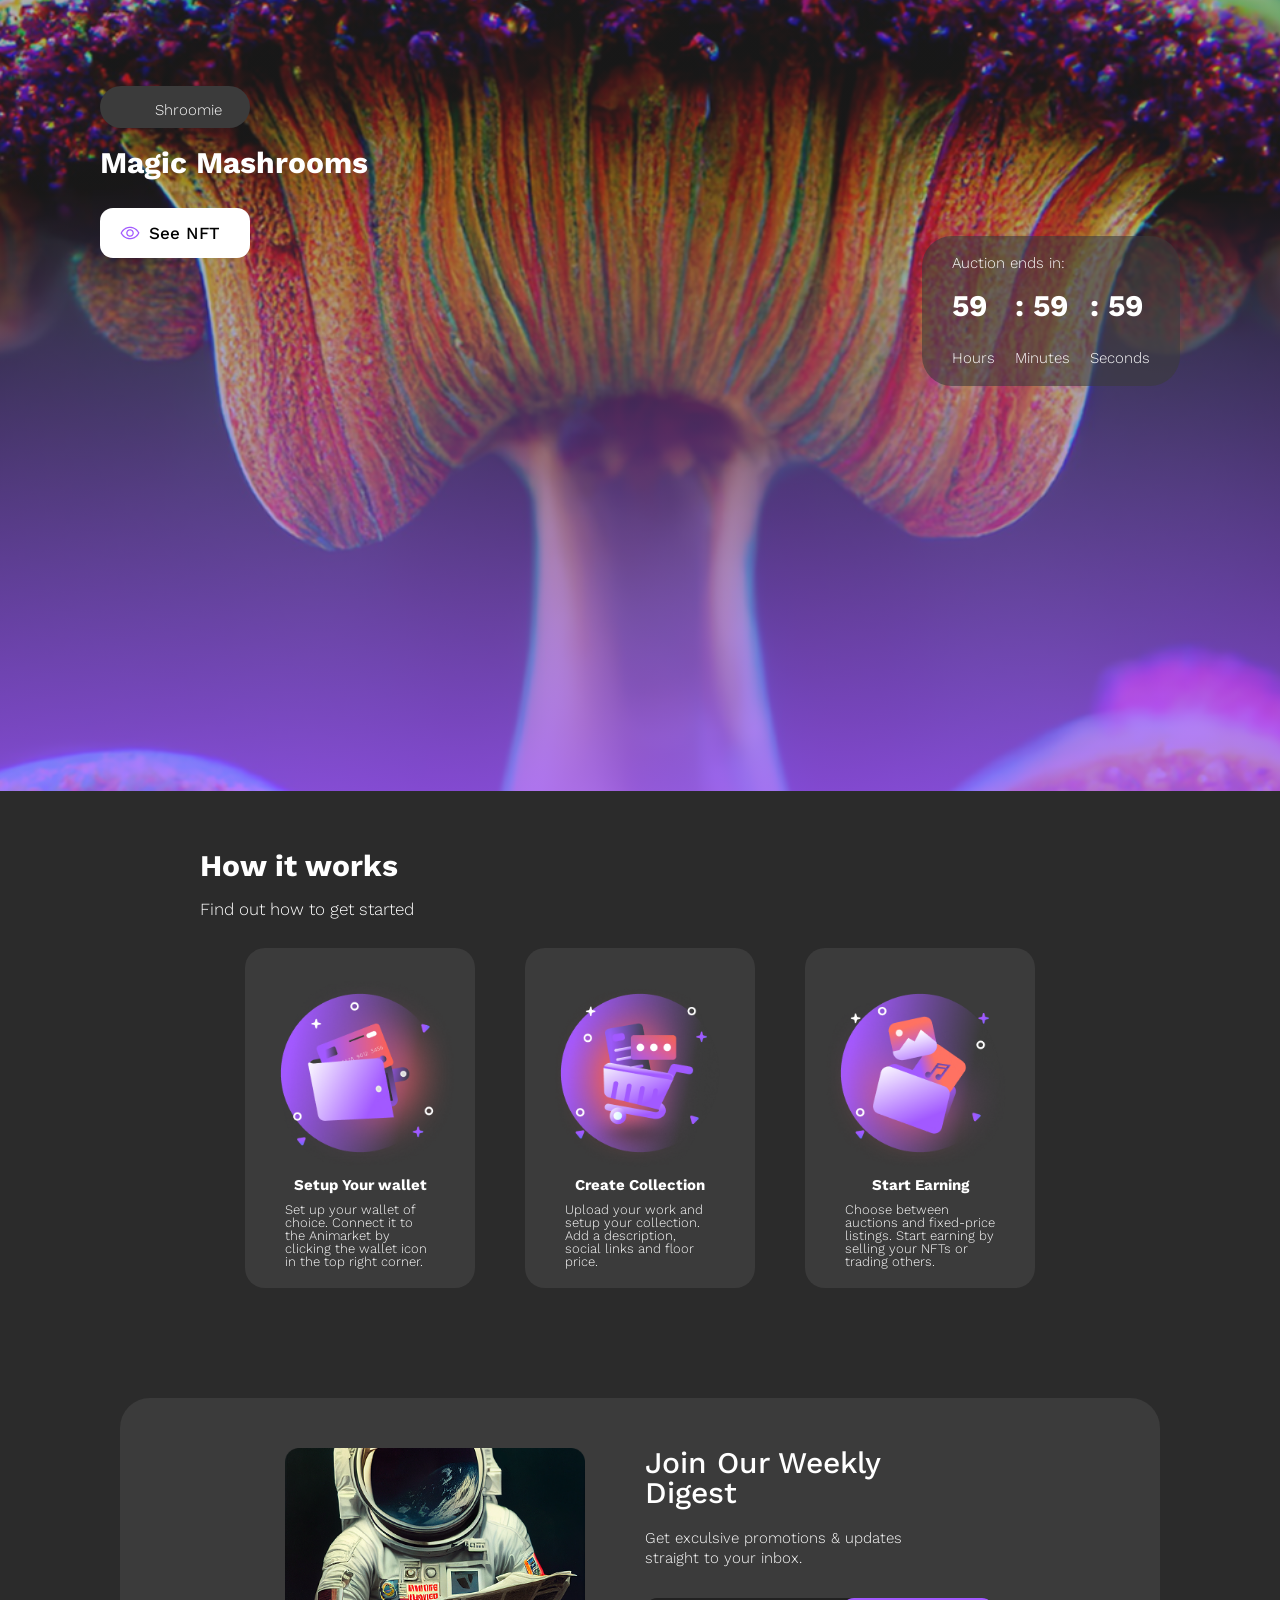
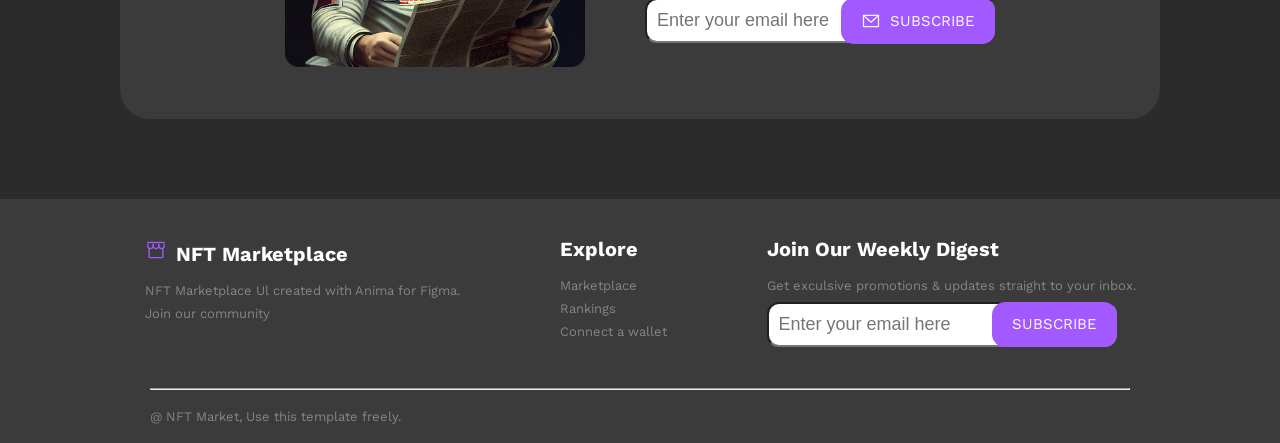
==== commit c240b840: "Add initial HTML and CSS files for NFT Marketplace blog - Created blog1.html with a sign-up form and" ====
--- a/index.html
+++ b/index.html
@@ -21,11 +21,13 @@
 
       <nav class="main-nav">
         <ul class="main-nav-list">
-          <li><a class="main-nav-link" href="#">Marketplace</a></li>
-          <li><a class="main-nav-link" href="#">Rankings</a></li>
-          <li><a class="main-nav-link" href="#">Connect a wallet</a></li>
+          <li><a class="main-nav-link" href="blog4.html">Marketplace</a></li>
+          <li><a class="main-nav-link" href="blog3.html">Rankings</a></li>
           <li>
-            <a class="main-nav-links" href="#"
+            <a class="main-nav-link" href="blog2.html">Connect a wallet</a>
+          </li>
+          <li>
+            <a class="main-nav-links" href="blog1.html"
               ><img src="asset/User.svg" alt="" class="icon" /> Sign Up</a
             >
           </li>
@@ -160,54 +162,79 @@
           </p>
         </div>
         <div class="view">
-          <a href="#">View Rankings</a>
+          <a href="blog3.html">View Rankings</a>
         </div>
       </div>
 
       <div class="images-content c2">
-        <div class="image-containers">
-          <div class="number">1</div>
-          <img src="asset/1.png" alt="" class="image" />
-          <h2>Keepitreal</h2>
-          <p><span>Total Sales:</span> 34.53 ETH</p>
-        </div>
-
-        <div class="image-containers">
-          <div class="number">2</div>
-          <img src="asset/Artist Avatar.png" alt="" class="image" />
-          <h2>Digilab</h2>
-          <p><span>Total Sales:</span> 34.53 ETH</p>
-        </div>
-
-        <div class="image-containers">
-          <div class="number">3</div>
-          <img src="asset/Asset 12 2.png" alt="" class="image" />
-          <h2>Gravityone</h2>
-          <p><span>Total Sales:</span> 34.53 ETH</p>
-        </div>
-
-        <div class="image-containers">
-          <div class="number">4</div>
-          <img src="asset/3.png" alt="" class="image" />
-          <h2>Jusnie</h2>
-          <p><span>Total Sales:</span> 34.53 ETH</p>
-        </div>
-      </div>
-
-      <div class="images-content">
-        <div class="image-containers">
-          <div class="number">5</div>
-          <img src="asset/s.png" alt="" class="image" />
-          <h2>BlueWhale</h2>
-          <p><span>Total Sales:</span> 34.53 ETH</p>
-        </div>
-
-        <div class="image-containers">
-          <div class="number">6</div>
-          <img src="asset/d.png" alt="" class="image" />
-          <h2>mr fox</h2>
-          <p><span>Total Sales:</span> 34.53 ETH</p>
-        </div>
+        <div class="image-containers c3">
+          <div class="c4">
+            <div class="number">1</div>
+            <img src="asset/1.png" alt="" class="image" />
+            <div>
+              <h2>Keepitreal</h2>
+              <p><span>Total Sales:</span> 34.53 ETH</p>
+            </div>
+          </div>
+        </div>
+
+        <div class="image-containers c3">
+          <div class="c4">
+            <div class="number">2</div>
+            <img src="asset/Artist Avatar.png" alt="" class="image" />
+            <div>
+              <h2>Digilab</h2>
+              <p><span>Total Sales:</span> 34.53 ETH</p>
+            </div>
+          </div>
+        </div>
+
+        <div class="image-containers c3">
+          <div class="c4">
+            <div class="number">3</div>
+            <img src="asset/Asset 12 2.png" alt="" class="image" />
+            <div>
+              <h2>Gravityone</h2>
+              <p><span>Total Sales:</span> 34.53 ETH</p>
+            </div>
+          </div>
+        </div>
+
+        <div class="image-containers c3">
+          <div class="c4">
+            <div class="number">4</div>
+            <img src="asset/3.png" alt="" class="image" />
+            <div>
+              <h2>Jusnie</h2>
+              <p><span>Total Sales:</span> 34.53 ETH</p>
+            </div>
+          </div>
+        </div>
+      </div>
+
+      <div class="images-content c2">
+        <div class="image-containers c3">
+          <div class="c4">
+            <div class="number">5</div>
+            <img src="asset/s.png" alt="" class="image" />
+            <div>
+              <h2>BlueWhale</h2>
+              <p><span>Total Sales:</span> 34.53 ETH</p>
+            </div>
+          </div>
+        </div>
+
+        <div class="image-containers c3">
+          <div class="c4">
+            <div class="number">6</div>
+            <img src="asset/d.png" alt="" class="image" />
+            <div>
+              <h2>mr fox</h2>
+              <p><span>Total Sales:</span> 34.53 ETH</p>
+            </div>
+          </div>
+        </div>
+
         <div class="image-containers c1">
           <div class="number">7</div>
           <img src="asset/f.png" alt="" class="image" />
@@ -454,11 +481,11 @@
           </form>
         </div>
       </div>
+
       <div class="footer-ends">
         <hr />
         <p>@ NFT Market, Use this template freely.</p>
       </div>
     </footer>
-    *\
   </body>
 </html>
--- a/style.css
+++ b/style.css
@@ -216,21 +216,26 @@
   padding: 3rem 0rem;
 }
 
-.image-containers {
+.image-containers,
+.c3 {
+  display: flex;
+  flex-direction: column;
+  align-items: center;
+  justify-content: center;
   padding: 2rem 2rem;
   border-radius: 3rem;
-  justify-content: center;
-  align-items: center;
   text-align: center;
   background-color: #3b3b3b;
 }
 
-.image-containers h2 {
+.image-containers h2,
+.c3 h2 {
   font-size: 1.7rem;
   margin-bottom: 1rem;
 }
 
-.image-containers p {
+.image-containers p,
+.c3 p {
   font-size: 1.3rem;
 }
 
--- a/media-query.css
+++ b/media-query.css
@@ -9,9 +9,123 @@
   }
 }
 
-@media (max-width: 60em) {
-  .section-hero .image .img {
-    width: 30rem;
+@media (max-width: 69em) {
+  .section-hero {
+    height: 50vh;
+  }
+
+  .images .img .img {
+    width: 40rem;
+  }
+
+  .images {
+    gap: 12rem;
+  }
+
+  .c2 {
+    display: grid;
+    grid-template-columns: repeat(2, minmax(0, 1fr));
+    gap: 2rem;
+    padding: 0 20rem;
+    margin-top: 2rem;
+  }
+
+  .btn {
+    font-size: 1.5rem;
+    padding: 2rem 3rem;
+  }
+
+  .c1 {
+    display: none;
+  }
+
+  .footer-content {
+    display: flex;
+    flex-direction: column;
+    justify-content: center;
+    gap: 2rem;
+    padding-left: 14rem;
+  }
+
+  .catergory-container {
+    gap: 2rem;
+  }
+
+  .section-cta .container {
+    padding: 4rem 9rem;
+    width: 80%;
+  }
+
+  .section-cta {
+    padding: 4rem 3rem;
+  }
+
+  .section-cta .cta-action {
+    display: flex;
+    flex-direction: column;
+    flex-wrap: wrap;
+    gap: 1rem;
+    width: 100%;
+    position: static;
+  }
+
+  .section-cta .cta-form input {
+    flex: 1;
+    min-width: 0;
+    border-radius: 3rem;
+  }
+
+  .section-cta .cta-button,
+  .section-cta .cta-buttons {
+    position: static;
+    margin-left: 0;
+    width: 100%;
+    display: flex;
+    justify-content: center;
+    text-align: center;
+    border-radius: 3rem;
+  }
+
+  .c3 {
+    display: flex;
+    flex-direction: column;
+    align-items: center;
+    justify-content: center;
+    width: 20;
+    max-width: 32rem;
+    margin: 0 auto;
+    padding: 3rem 1rem;
+    border-radius: 3rem;
+    text-align: center;
+    background-color: #3b3b3b;
+  }
+
+  .c4 {
+    display: flex;
+    flex-direction: row;
+    align-items: center;
+    justify-content: center;
+    padding-left: 2rem;
+    padding-right: 2rem;
+    gap: 1rem;
+  }
+
+  .number {
+    display: none;
+  }
+
+  .c3 img {
+    width: 8rem;
+    margin: 0 auto 1rem;
+  }
+
+  .c3 h2 {
+    font-size: 1.7rem;
+    margin-bottom: 1rem;
+  }
+
+  .c3 p {
+    font-size: 1.3rem;
   }
 }
 
@@ -58,6 +172,12 @@
     display: none;
   }
 
+  .c2 {
+    display: grid;
+    grid-template-columns: repeat(2, minmax(0, 1fr));
+    gap: 2rem;
+  }
+
   .catergory .catergory-image {
     width: 15rem;
   }
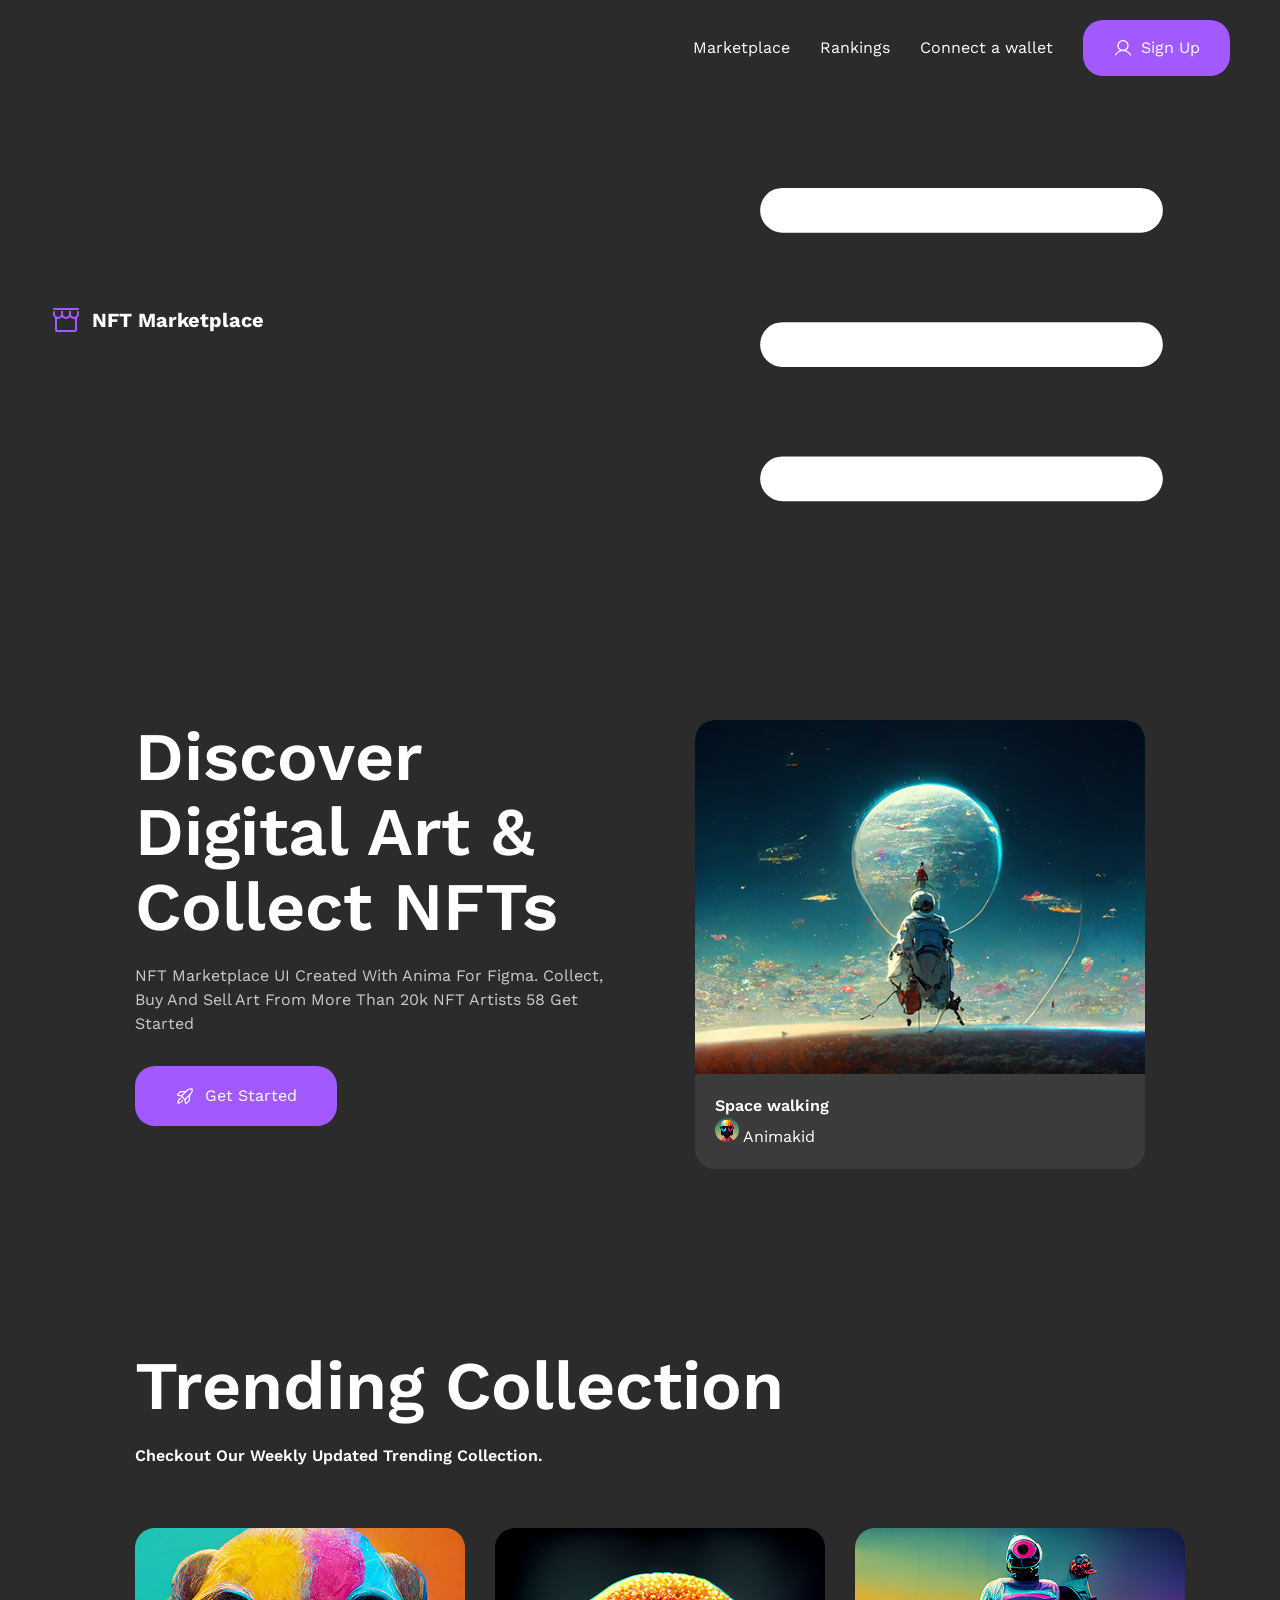
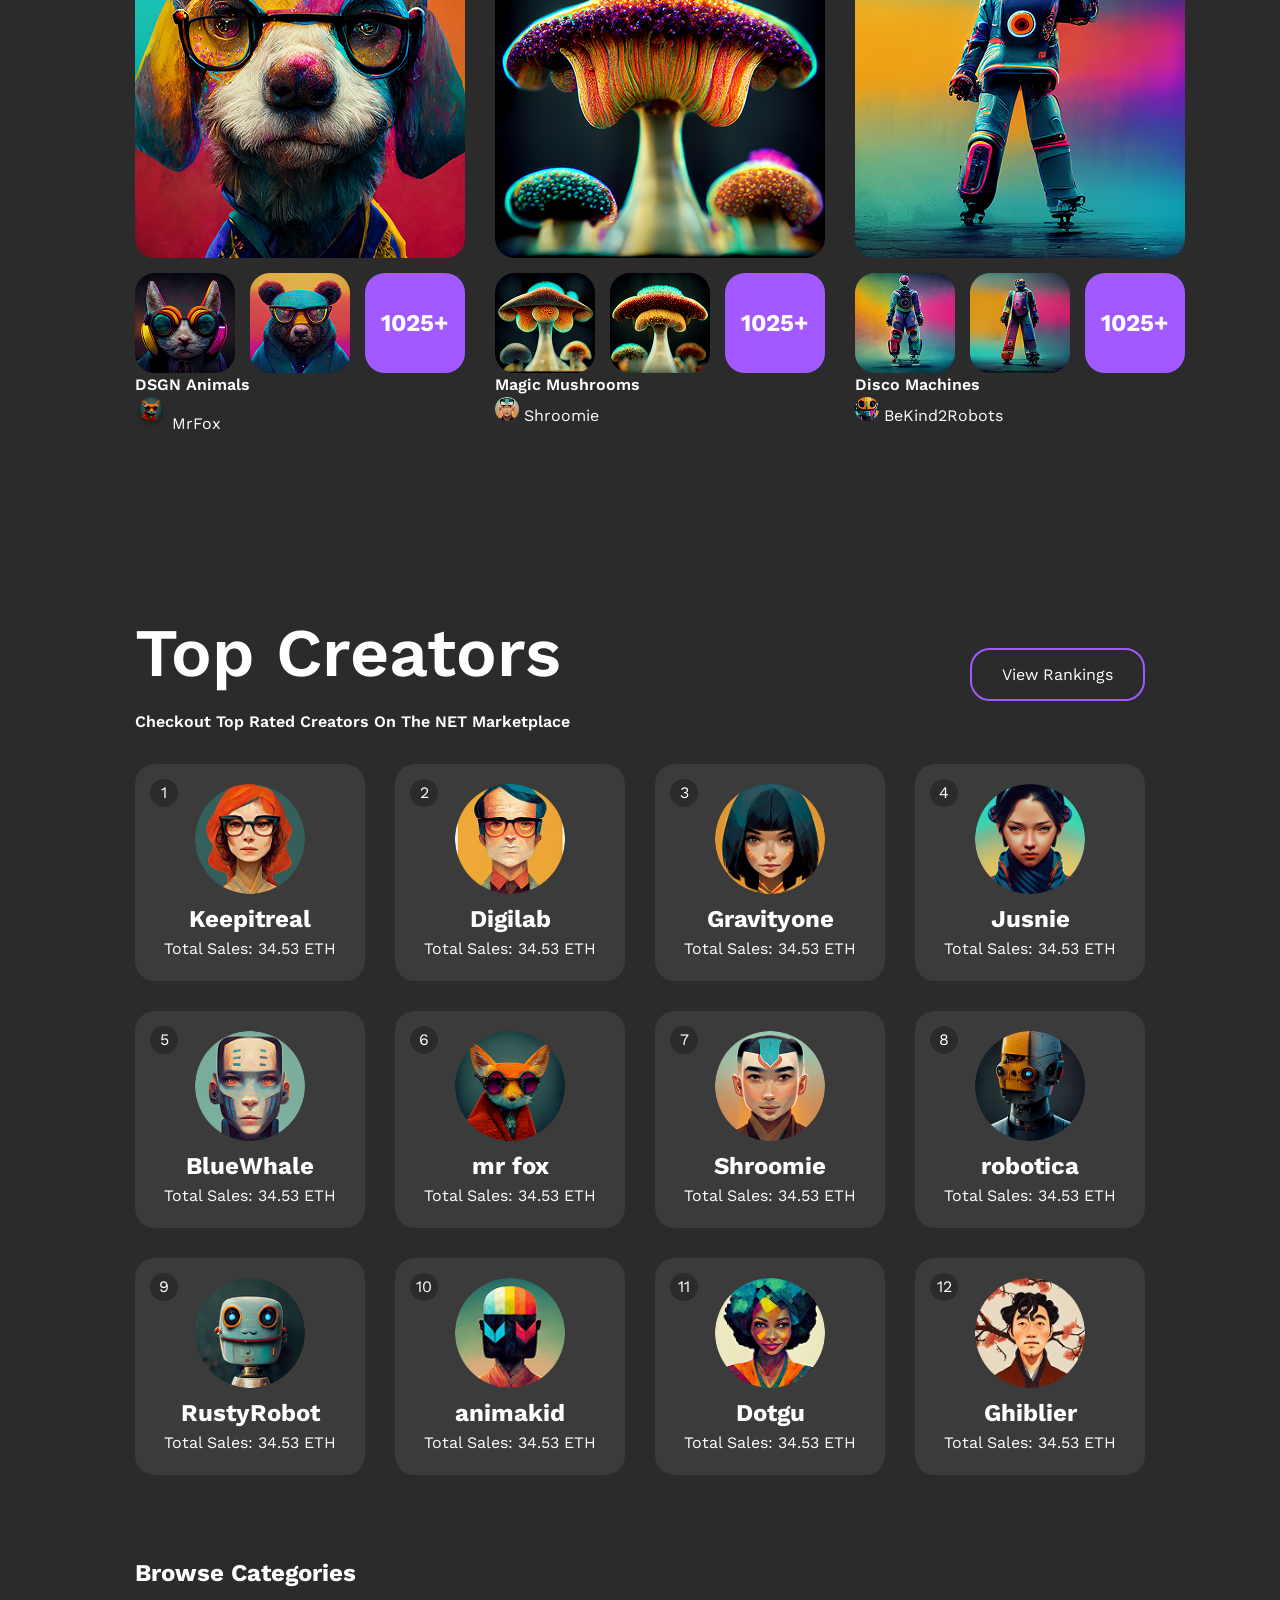
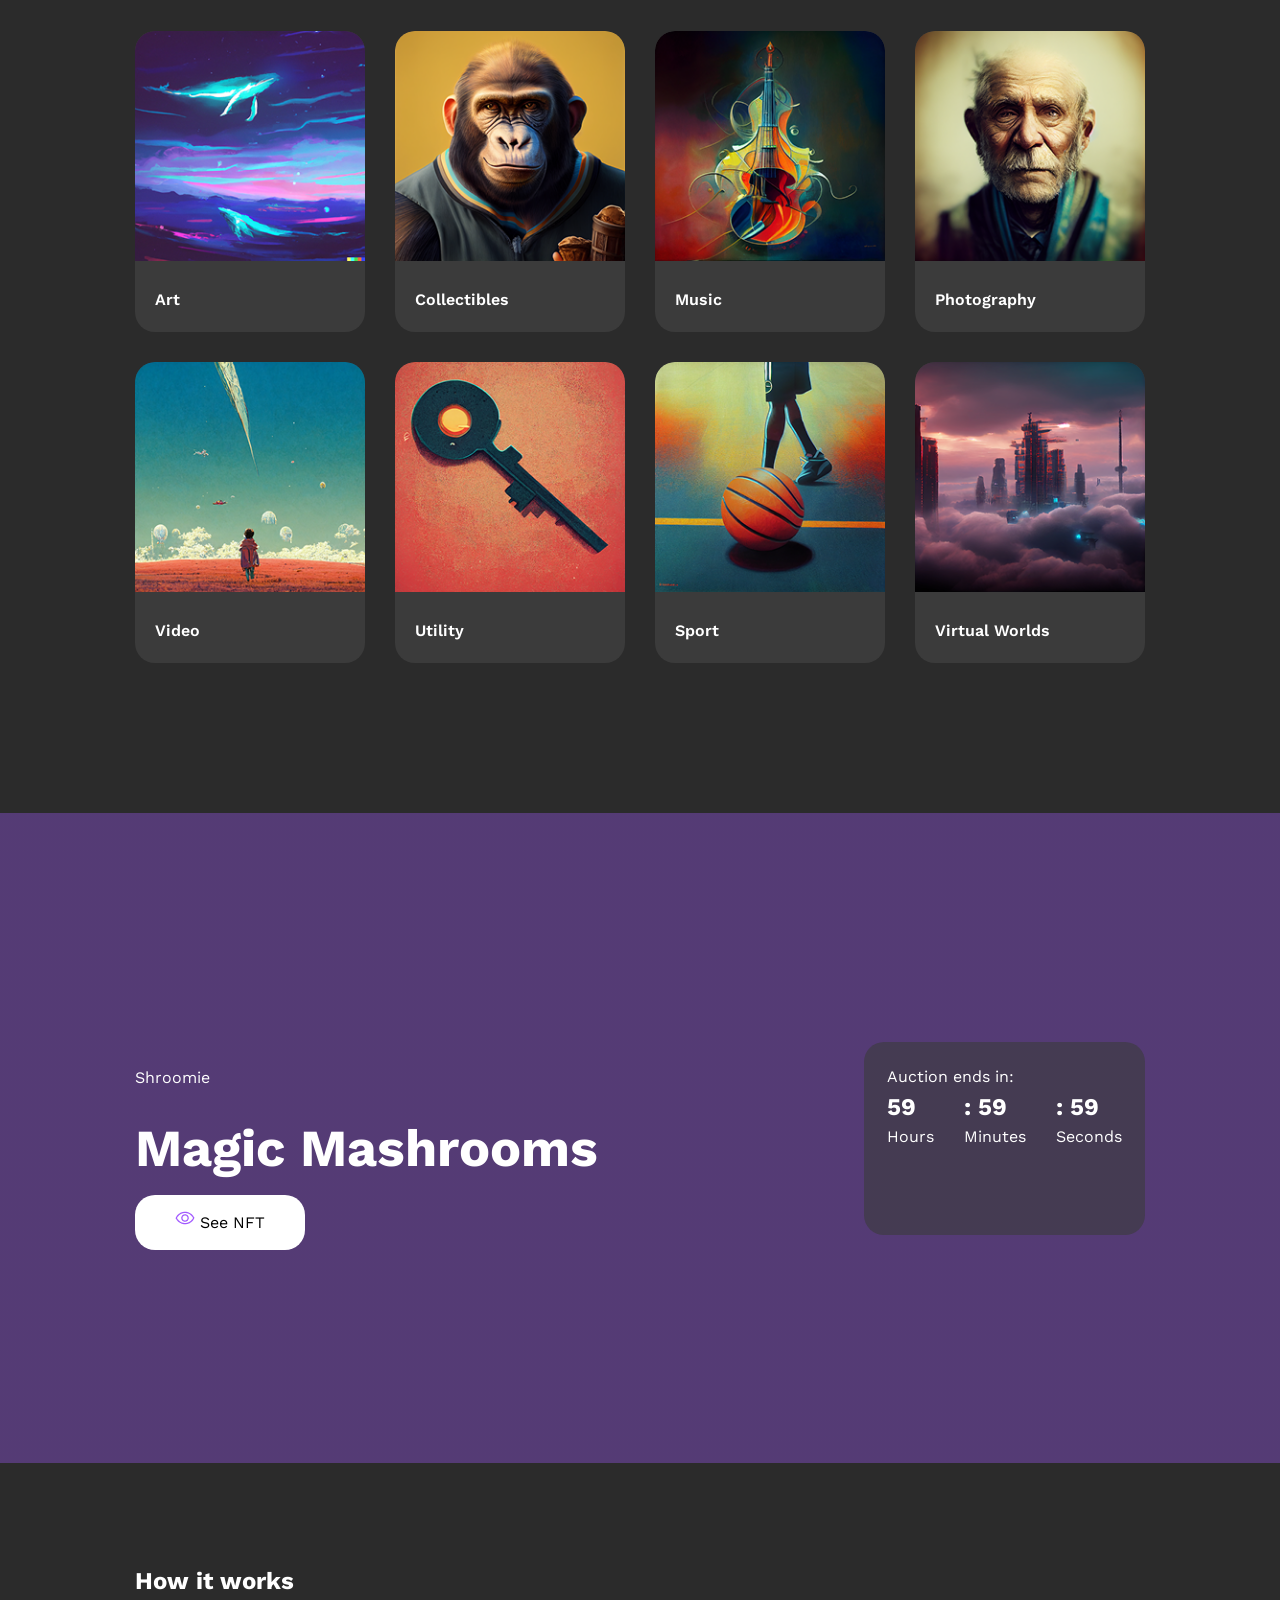
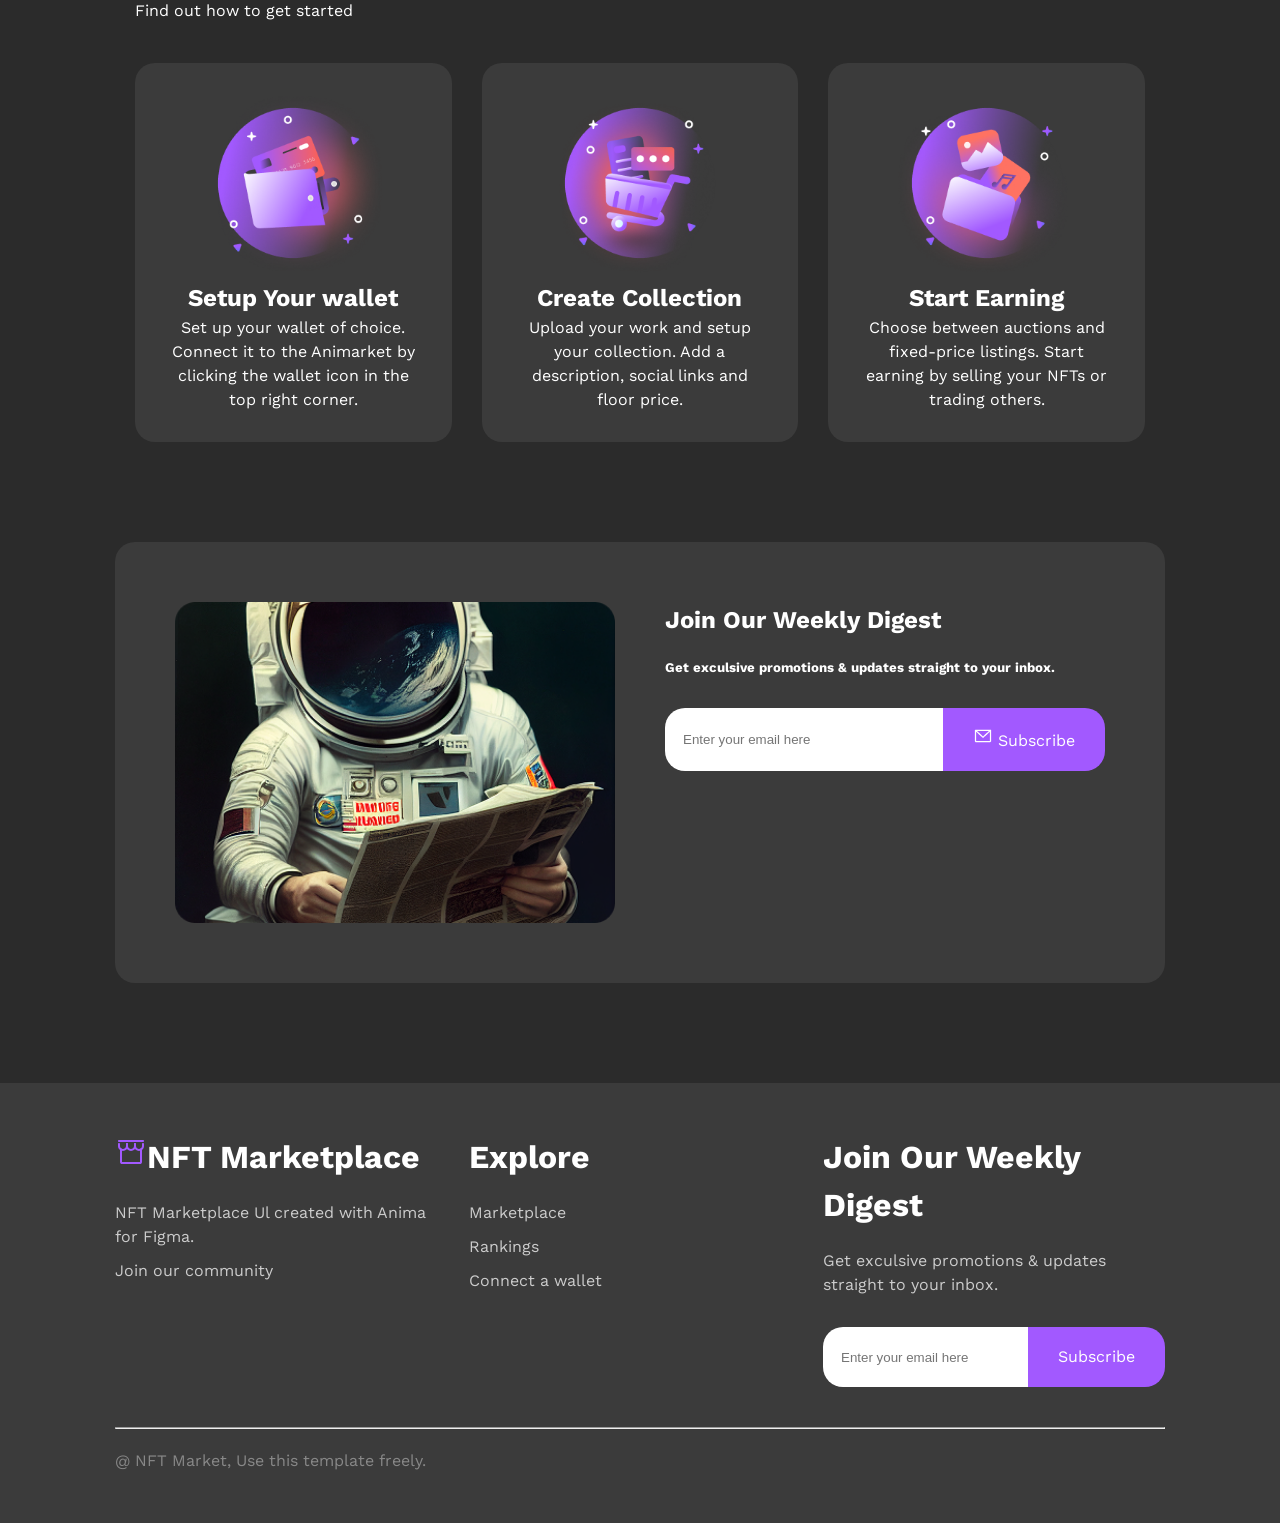
==== commit 115aed9f: "css" ====
--- a/index.html
+++ b/index.html
@@ -16,11 +16,16 @@
   <body>
     <header class="header">
       <h1>
-        <img src="asset/Storefront.svg" alt="" class="icons" />NFT Marketplace
+        <img
+          src="asset/Storefront.svg"
+          alt=""
+          class="icons"
+          href="index.html"
+        />NFT Marketplace
       </h1>
 
       <nav class="main-nav">
-        <ul class="main-nav-list">
+        <ul class="main-nav-list" id="nav-list">
           <li><a class="main-nav-link" href="blog4.html">Marketplace</a></li>
           <li><a class="main-nav-link" href="blog3.html">Rankings</a></li>
           <li>
@@ -97,7 +102,7 @@
       </div>
 
       <div class="images">
-        <div class="img">
+        <div class="img c2">
           <img src="asset/Primary Photo Placeholder.png" alt="" class="img" />
           <div class="image-contanier">
             <img src="asset/Secondary Photo Placeholder.png" alt="" />
@@ -112,7 +117,7 @@
           </div>
         </div>
 
-        <div class="img">
+        <div class="img c3">
           <img
             src="asset/Primary Photo Placeholder (1).png"
             alt=""
@@ -131,7 +136,7 @@
           </div>
         </div>
 
-        <div class="img c1">
+        <div class="img c3">
           <img
             src="asset/Primary Photo Placeholder (2).png"
             alt=""
@@ -476,7 +481,7 @@
                 placeholder="Enter your email here"
                 required=""
               />
-              <a href="#" class="cta-buttons">Subscribe</a>
+              <a href="#" class="cta-button">Subscribe</a>
             </div>
           </form>
         </div>
@@ -488,4 +493,5 @@
       </div>
     </footer>
   </body>
+  <script src="js/script.js"></script>
 </html>
--- a/style.css
+++ b/style.css
@@ -1,625 +1,739 @@
+/* RESET */
+
 * {
+  margin: 0;
   padding: 0;
-  margin: 0;
   box-sizing: border-box;
 }
 
-html {
-  /* font-size: 10px; */
-  /* 10px / 16px = 0.625 = 62.5% */
-  font-size: 62.5%;
-}
-
 body {
-  line-height: 1;
-  font-weight: 400;
+  background: #2b2b2b;
   color: #fff;
-  background-color: #2b2b2b;
   font-family: "Work Sans", sans-serif;
-}
+  line-height: 1.5;
+}
+
+/* HEADER */
 
 .header {
-  padding: 3rem 9rem;
   display: flex;
   justify-content: space-between;
   align-items: center;
+  padding: 20px 50px;
+}
+
+.header h1 {
+  font-size: 20px;
+  display: flex;
+  align-items: center;
+  gap: 10px;
 }
 
 .main-nav-list {
+  display: flex;
+  align-items: center;
+  gap: 40px;
   list-style: none;
-  display: flex;
-  gap: 3rem;
 }
 
 .main-nav-link {
   text-decoration: none;
   color: #fff;
-  font-size: 1.2rem;
-  text-transform: uppercase;
-  font-weight: 700;
+  font-size: 16px;
 }
 
 .main-nav-links {
-  background-color: #a259ff;
-  padding: 1.5rem 2rem;
-  border-radius: 1.3rem;
+  background: #a259ff;
+  color: white;
+  padding: 16px 30px;
+  border-radius: 20px;
   text-decoration: none;
+  display: flex;
+  align-items: center;
+  gap: 8px;
+}
+
+/* HERO */
+
+.section-hero {
+  max-width: 1050px;
+  margin: auto;
+  padding: 80px 20px;
+  display: grid;
+  grid-template-columns: 1fr 450px;
+  gap: 60px;
+}
+
+.heading-primary {
+  font-size: 68px;
+  line-height: 1.1;
+  font-weight: 600;
+  margin-bottom: 20px;
+}
+
+.hero-description {
+  color: #ccc;
+  max-width: 500px;
+  margin-bottom: 30px;
+}
+
+.btn {
+  display: inline-flex;
+  align-items: center;
+  gap: 10px;
+  text-decoration: none;
+  background: #a259ff;
   color: #fff;
-  font-size: 1rem;
-  text-transform: uppercase;
-  font-weight: 700;
-}
-
-.icon {
-  width: 1.6rem;
-  margin-right: 0.5rem;
-}
-
-.icons {
-  width: 2.2rem;
-  margin-right: 0.9rem;
-}
-
-.section-hero {
-  height: 90vh;
-  padding: 5rem 15rem;
+  padding: 18px 40px;
+  border-radius: 20px;
+}
+
+.image-container {
+  background: #3b3b3b;
+  border-radius: 20px;
+  overflow: hidden;
+}
+
+.img {
+  width: 100%;
+  display: block;
+}
+
+.image-content {
+  padding: 20px;
+}
+
+.paragraph {
+  font-weight: 600;
+}
+
+/* TRENDING */
+
+.about {
+  max-width: 1050px;
+  margin: auto;
+  padding: 100px 20px;
+}
+
+.images {
+  display: grid;
+  grid-template-columns: repeat(3, 1fr);
+  gap: 30px;
+  margin-top: 60px;
+}
+
+.image-contanier {
+  display: flex;
+  gap: 15px;
+  margin-top: 15px;
+}
+
+.image-contanier h2 {
+  width: 100px;
+  background: #a259ff;
+  border-radius: 20px;
   display: flex;
   justify-content: center;
-  gap: 10rem;
+  align-items: center;
+}
+
+/* TOP CREATORS */
+
+.creator {
+  max-width: 1050px;
+  margin: auto;
+  padding: 80px 20px;
+}
+
+.text {
+  display: flex;
+  justify-content: space-between;
+  align-items: center;
+}
+
+.view a {
+  border: 2px solid #a259ff;
+  color: white;
+  text-decoration: none;
+  padding: 15px 30px;
+  border-radius: 20px;
+}
+
+.images-content {
+  display: grid;
+  grid-template-columns: repeat(4, 1fr);
+  gap: 30px;
+  margin-top: 30px;
+}
+
+.image-containers {
+  background: #3b3b3b;
+  border-radius: 20px;
+  padding: 20px;
+  text-align: center;
   position: relative;
 }
 
-.heading-primary {
-  font-size: 4.5rem;
-  margin-bottom: 2rem;
-  width: 30rem;
-}
-.hero-description {
-  font-size: 1.8rem;
-  margin-bottom: 3rem;
-  width: 40rem;
-}
-
-.btn {
-  background-color: #a259ff;
-  padding: 1.5rem 2rem;
-  border-radius: 1.3rem;
+.number {
+  position: absolute;
+  top: 15px;
+  left: 15px;
+  width: 28px;
+  height: 28px;
+  background: #2b2b2b;
+  border-radius: 50%;
+  display: flex;
+  justify-content: center;
+  align-items: center;
+}
+
+.image-containers .image {
+  width: 110px;
+  height: 110px;
+  border-radius: 50%;
+}
+
+/* CATEGORIES */
+
+.texts {
+  max-width: 1050px;
+  margin: auto;
+  padding: 0 20px 40px;
+}
+
+.catergory-container {
+  max-width: 1050px;
+  margin: auto;
+  display: grid;
+  grid-template-columns: repeat(4, 1fr);
+  gap: 30px;
+  padding: 0 20px 30px;
+}
+
+.catergory {
+  background: #3b3b3b;
+  border-radius: 20px;
+  overflow: hidden;
+}
+
+.catergory p {
+  padding: 20px;
+  font-weight: 600;
+}
+
+.catergory-image {
+  width: 100%;
+}
+
+/* MUSHROOM BANNER */
+
+.info {
+  background:
+    linear-gradient(rgba(162, 89, 255, 0.35), rgba(162, 89, 255, 0.35)),
+    url("asset/NFT-Highlight.png");
+  background-size: cover;
+  background-position: center;
+  height: 650px;
+  margin-top: 120px;
+  display: flex;
+  align-items: flex-end;
+}
+
+.info-container {
+  max-width: 1050px;
+  width: 100%;
+  margin: auto;
+  padding: 60px 20px;
+  display: flex;
+  justify-content: space-between;
+}
+
+.info-content h1 {
+  font-size: 52px;
+  margin: 20px 0;
+}
+
+.inform-text {
+  display: flex;
+  gap: 30px;
+  height: 5rem;
+}
+
+.info-content a {
+  background: white;
+  color: black;
   text-decoration: none;
-  color: #fff;
-  font-size: 1rem;
-  text-transform: uppercase;
-  font-weight: 700;
-  margin-bottom: 2rem;
+  padding: 18px 40px;
+  border-radius: 20px;
+}
+
+.inform-content {
+  background: rgba(59, 59, 59, 0.6);
+  padding: 23px;
+  border-radius: 20px;
+}
+
+/* HOW IT WORKS */
+
+.marketplace-container {
+  max-width: 1050px;
+  margin: auto;
+  padding: 100px 20px;
+}
+
+.marketplace-containers {
+  display: grid;
+  grid-template-columns: repeat(3, 1fr);
+  gap: 30px;
+  margin-top: 40px;
+}
+
+.marketplace {
+  background: #3b3b3b;
+  border-radius: 20px;
+  text-align: center;
+  padding: 30px;
+}
+
+.marketplace-image {
+  width: 180px;
+}
+
+/* NEWSLETTER */
+
+.container {
+  background: #3b3b3b;
+  max-width: 1050px;
+  margin: auto;
+  padding: 60px;
+  border-radius: 20px;
+  display: grid;
+  grid-template-columns: 1fr 1fr;
+  gap: 50px;
+}
+
+.cta-action {
+  display: flex;
+  margin-top: 30px;
+}
+
+.cta-action input {
+  flex: 1;
+  border: none;
+  padding: 18px;
+  border-radius: 20px 0 0 20px;
+}
+
+.cta-button {
+  background: #a259ff;
+  color: white;
+  text-decoration: none;
+  padding: 18px 30px;
+  border-radius: 0 20px 20px 0;
+}
+
+/* FOOTER */
+
+footer {
+  margin-top: 100px;
+  background: #3b3b3b;
+  padding: 50px;
+}
+
+.footer-content {
+  max-width: 1050px;
+  margin: auto;
+  display: grid;
+  grid-template-columns: 1fr 1fr 1fr;
+  gap: 40px;
+}
+
+.footer-text h1 {
+  margin-bottom: 20px;
+}
+
+.footer-text p {
+  color: #ccc;
+  margin-bottom: 10px;
+}
+
+.footer-ends {
+  max-width: 1050px;
+  margin: 40px auto 0;
+}
+
+.footer-ends p {
+  color: #888;
+  margin-top: 20px;
+}
+
+/* RESPONSIVE */
+/* ==================================
+   1200px and below (Laptop)
+================================== */
+@media screen and (max-width: 1200px) {
+  .section-hero,
+  .about,
+  .creator,
+  .marketplace-container,
+  .info-container,
+  .footer-content {
+    width: 95%;
+  }
+
+  .heading-primary {
+    font-size: 52px;
+  }
+
+  .images-content {
+    grid-template-columns: repeat(3, 1fr);
+  }
+
+  .menu {
+    display: none;
+  }
+}
+
+/* ==================================
+   TABLET (768px - 991px)
+================================== */
+@media screen and (max-width: 991px) {
+  .section-hero {
+    display: flex;
+    flex-direction: column;
+    gap: 40px;
+  }
+
+  .hero-text-box {
+    max-width: 100%;
+  }
+
+  .image-container {
+    max-width: 500px;
+  }
+
+  .images {
+    grid-template-columns: repeat(2, 1fr);
+    gap: 24px;
+  }
+
+  .images-content {
+    grid-template-columns: repeat(2, 1fr);
+  }
+
+  .catergory-container {
+    grid-template-columns: repeat(2, 1fr);
+  }
+
+  .marketplace-containers {
+    grid-template-columns: repeat(2, 1fr);
+  }
+
+  .container {
+    grid-template-columns: 1fr;
+  }
+
+  .footer-content {
+    grid-template-columns: repeat(2, 1fr);
+  }
+
+  .heading-primary {
+    font-size: 42px;
+  }
+}
+
+/* ==================================
+   MOBILE LARGE (481px - 767px)
+================================== */
+@media screen and (max-width: 767px) {
+  .header {
+    padding: 15px 20px;
+  }
+
+  .main-nav-list {
+    display: none;
+  }
+
+  .menu {
+    display: block;
+    width: 28px;
+  }
+
+  .heading-primary {
+    font-size: 38px;
+    line-height: 1.2;
+  }
+
+  .hero-description {
+    font-size: 15px;
+  }
+
+  .images {
+    grid-template-columns: 1fr;
+  }
+
+  .images-content {
+    grid-template-columns: 1fr;
+  }
+
+  .catergory-container {
+    grid-template-columns: repeat(2, 1fr);
+    gap: 16px;
+  }
+
+  .marketplace-containers {
+    grid-template-columns: 1fr;
+  }
+
+  .footer-content {
+    grid-template-columns: 1fr;
+  }
+
+  .info-container {
+    flex-direction: column;
+    gap: 30px;
+  }
+
+  .container {
+    padding: 30px;
+  }
+
+  .cta-action {
+    flex-direction: column;
+    gap: 15px;
+  }
+
+  .cta-action input,
+  .cta-button,
+  .cta-buttons {
+    width: 100%;
+    border-radius: 20px;
+  }
+
+  .view {
+    width: 100%;
+    margin-top: 20px;
+  }
+
+  .view a {
+    display: block;
+    text-align: center;
+  }
+}
+
+/* ==================================
+   MOBILE (480px and below)
+================================== */
+@media screen and (max-width: 480px) {
+  body {
+    overflow-x: hidden;
+  }
+
+  .header {
+    padding: 15px;
+  }
+
+  .section-hero,
+  .about,
+  .creator,
+  .marketplace-container {
+    padding: 40px 16px;
+  }
+
+  .c3 {
+    display: none;
+  }
+
+  .view {
+    width: 100%;
+    margin-top: 20px;
+    display: none;
+  }
+  .heading-primary {
+    font-size: 28px;
+  }
+
+  .hero-description {
+    font-size: 14px;
+  }
+
+  .btn {
+    width: 100%;
+    justify-content: center;
+  }
+
+  .stats {
+    display: flex;
+    justify-content: space-between;
+    text-align: center;
+  }
+
+  .stats h3 {
+    font-size: 18px;
+  }
+
+  .stats span {
+    font-size: 12px;
+  }
+
+  .image-containers {
+    padding: 15px;
+  }
+
+  .image-containers .image {
+    width: 60px;
+    height: 60px;
+  }
+
+  .catergory {
+    min-height: 180px;
+  }
+
+  .catergory p {
+    font-size: 14px;
+  }
+
+  .marketplace {
+    padding: 20px;
+  }
+
+  .marketplace-image {
+    width: 120px;
+  }
+
+  .info {
+    height: auto;
+    padding: 120px 0 40px;
+  }
+
+  .info-content h1 {
+    font-size: 34px;
+  }
+
+  .inform-content {
+    width: 100%;
+  }
+
+  .inform-text h1 {
+    font-size: 28px;
+  }
+
+  .footer-text h1 {
+    font-size: 18px;
+  }
+
+  .footer-text p {
+    font-size: 14px;
+  }
+}
+
+/* ==================================
+   VERY SMALL DEVICES (360px)
+================================== */
+@media screen and (max-width: 360px) {
+  .heading-primary {
+    font-size: 24px;
+  }
+
+  .header h1 {
+    font-size: 12px;
+  }
+
+  .catergory-container {
+    grid-template-columns: 1fr;
+  }
+
+  .inform-text {
+    flex-direction: column;
+    gap: 10px;
+  }
+
+  .info-content h1 {
+    font-size: 28px;
+  }
+}
+
+/* Default Desktop & Tablet */
+.main-nav-list {
+  display: flex;
+  align-items: center;
+  gap: 30px;
 }
 
 .menu {
   display: none;
 }
 
-.image img {
-  width: 35rem;
-}
-
-.image .image {
-  width: 2rem;
-}
-
-.image .paragraph {
-  font-size: 2rem;
-}
-
-.grid {
-  display: flex;
-  gap: 3rem;
-}
-
-.grid-no h1 {
-  font-size: 2rem;
-  font-weight: 500;
-  margin-bottom: 0.7rem;
-}
-
-.grid-no p {
-  font-size: 1rem;
-  font-weight: 400;
-  margin-bottom: 1rem;
-}
-
-.image .paragraphs {
-  font-size: 1.2rem;
-  padding-top: 1rem;
-  align-items: center;
-  display: flex;
-  gap: 1rem;
-}
-
-.image-content {
-  display: flex;
-  flex-direction: column;
-  background-color: #3b3b3b;
-  padding: 1.5rem 2rem;
-  border-radius: 0rem 0rem 3rem 3rem;
-}
-
-.image-contents {
-  display: flex;
-  flex-direction: column;
-  padding: 1.5rem 2rem;
-}
-
-.image-contents .paragraph {
-  font-size: 1.6rem;
-  margin-bottom: 1rem;
-  align-items: center;
-}
-
-.image-contents .paragraphs {
-  font-size: 1.3rem;
-}
-
-.images {
-  display: flex;
-  justify-content: center;
-  padding: 0 9rem;
-  gap: 5rem;
-}
-
-.images .img {
-  width: 25rem;
-}
-
-.about-content {
-  padding-left: 21rem;
-  margin-bottom: 3rem;
-}
-
-.about-content .heading-primary {
-  font-size: 3rem;
-}
-
-.about-content .paragraph {
-  font-size: 1.7rem;
-  font-weight: 400;
-}
-
-.image-contanier img {
-  width: 7rem;
-}
-
-.image-contanier {
-  display: flex;
-  gap: 2rem;
-  margin-top: 1rem;
-}
-
-.image-contanier h2 {
-  justify-content: center;
-  background-color: #a259ff;
-  border-radius: 1rem;
-  padding: 2rem 1.5rem;
-  align-items: center;
-}
-
-.image-containers .image {
-  width: 8rem;
-  margin-bottom: 2rem;
-}
-
-.creator {
-  margin-bottom: 0rem;
-}
-
-.images-content {
-  display: flex;
-  justify-content: center;
-  gap: 5rem;
-  padding: 3rem 0rem;
-}
-
-.image-containers,
-.c3 {
-  display: flex;
-  flex-direction: column;
-  align-items: center;
-  justify-content: center;
-  padding: 2rem 2rem;
-  border-radius: 3rem;
-  text-align: center;
-  background-color: #3b3b3b;
-}
-
-.image-containers h2,
-.c3 h2 {
-  font-size: 1.7rem;
-  margin-bottom: 1rem;
-}
-
-.image-containers p,
-.c3 p {
-  font-size: 1.3rem;
-}
-
-.text {
-  display: flex;
-  justify-content: center;
-  justify-content: space-between;
-  padding: 0rem 20rem;
-  padding-top: 10rem;
-  margin-bottom: 2rem;
-}
-
-.text .heading-primary {
-  font-size: 3rem;
-  color: #fff;
-}
-
-.text-content .paragraph {
-  font-size: 1.7rem;
-  font-weight: 400;
-  color: #fff;
-}
-
-.view a {
-  border: 2px solid #a259ff;
-  color: #fff;
-  padding: 1.5rem 4rem;
-  border-radius: 1.3rem;
-  text-decoration: none;
-  font-size: 1.2rem;
-  text-transform: uppercase;
-  font-weight: 700;
-}
-
-.span {
-  border: 2px solid #a259ff;
-}
-
-.number {
-  font-size: 1.7rem;
-  font-weight: 100;
-  color: #fff;
-  width: 2.5rem;
-  height: 2.5rem;
-  border-radius: 50%;
-  margin-right: -1.6rem;
-  padding: 0.5rem;
-  background-color: #2b2b2b;
-  border-radius: 3rem;
-}
-
-.texts h2 {
-  justify-content: center;
-  font-size: 3rem;
-  padding-top: 5rem;
-  padding-left: 20rem;
-  margin-bottom: 5rem;
-}
-
-.catergory-container {
-  display: flex;
-  justify-content: center;
-  gap: 5rem;
-}
-
-.catergory-container .catergory {
-  display: flex;
-  flex-direction: column;
-  gap: 1rem;
-  align-items: center;
-  background-color: #3b3b3b;
-  border-radius: 2rem;
-  padding-bottom: 2rem;
-  margin-bottom: 3rem;
-}
-
-.catergory-container .catergory:hover {
-  transform: scale(1.05);
-  transition: 0.3s;
-}
-
-.catergory-container .catergory-image {
-  width: 19rem;
-  position: relative;
-}
-
-.catergory-container .catergory .icon {
-  width: 7rem;
-  margin: auto;
-}
-
-.cy1 {
-  inset: 0;
-  position: absolute;
-}
-
-.catergory-container .catergory p {
-  font-size: 1.3rem;
-  font-weight: 500;
-}
-
-.discover-images {
-  display: flex;
-  justify-content: center;
-  gap: 5rem;
-  padding: 0rem 0rem;
-}
-
-.discover-content {
-  display: flex;
-  justify-content: center;
-  gap: 3rem;
-}
-
-.footer-content {
-  justify-content: center;
-  display: flex;
-  gap: 10rem;
-  background-color: #3b3b3b;
-  padding: 2rem 0rem;
-  padding-top: 4rem;
-}
-
-.footer-text h1 {
-  font-size: 2rem;
-  margin-bottom: 2rem;
-}
-
-.footer-text p {
-  font-size: 1.3rem;
-  margin-bottom: 1rem;
-  color: #858584;
-}
-
-.footer-ends {
-  justify-content: center;
-  gap: 10rem;
-  background-color: #3b3b3b;
-  padding: 2rem 0rem;
-}
-
-.footer-ends hr {
-  margin: 0rem 15rem;
-  color: #858584;
-}
-
-.footer-ends p {
-  padding-left: 15rem;
-  font-size: 13px;
-  margin-top: 2rem;
-  color: #858584;
-}
-
-.cta-form input,
-.cta-form select {
-  width: 100%;
-  padding: 1rem;
-  font-size: 1.8rem;
-  border-radius: 12px;
-}
-
-.cta-action {
-  display: flex;
-  position: relative;
-  width: 35rem;
-}
-
-.cta-button {
-  position: absolute;
-  right: 0%;
-  margin-left: 5rem;
-  background-color: #a259ff;
-  padding: 1.3rem 2rem;
-  border-radius: 1.3rem;
-  text-decoration: none;
-  color: #fff;
-  font-size: 1.5rem;
-  text-transform: uppercase;
-  font-weight: 400;
-  display: flex;
-  align-items: center;
-  gap: 0.9rem;
-}
-
-.cta-buttons {
-  position: absolute;
-  right: 0%;
-  margin-left: 5rem;
-  background-color: #a259ff;
-  padding: 1.5rem 2rem;
-  border-radius: 1.3rem;
-  text-decoration: none;
-  color: #fff;
-  font-size: 1.5rem;
-  text-transform: uppercase;
-  font-weight: 400;
-  display: flex;
-  align-items: center;
-  gap: 0.9rem;
-}
-
-.container {
-  display: flex;
-  justify-content: center;
-  gap: 6rem;
-  background-color: #3b3b3b;
-  margin: 8rem 12rem;
-  padding: 5rem 6rem;
-  border-radius: 3rem;
-}
-
-.container h1 {
-  font-size: 3rem;
-  font-weight: 500;
-  width: 30rem;
-  line-height: 3rem;
-}
-
-.container h5 {
-  font-size: 1.5rem;
-  font-weight: 300;
-  width: 30rem;
-  line-height: 2rem;
-  margin-bottom: 3rem;
-}
-
-.container p {
-  font-size: 1.7rem;
-  font-weight: 400;
-  width: 35rem;
-  line-height: 2rem;
-  margin-bottom: 3rem;
-}
-
-.container .img {
-  width: 30rem;
-}
-
-.marketplace-containers {
-  display: flex;
-  justify-content: center;
-  gap: 5rem;
-  padding: 3rem 0rem;
-}
-
-.marketplace-container {
-  margin-top: 6rem;
-}
-
-.marketplace-containers .marketplace-image {
-  width: 19rem;
-  position: relative;
-}
-
-.marketplace-containers .marketplace {
-  display: flex;
-  flex-direction: column;
-  gap: 1rem;
-  align-items: center;
-  background-color: #3b3b3b;
-  border-radius: 2rem;
-  padding: 3rem 2rem;
-  padding-bottom: 2rem;
-}
-
-.marketplace-containers .marketplace:hover {
-  transform: scale(1.05);
-  transition: 0.3s;
-}
-
-.marketplace-containers .marketplace p {
-  width: 15rem;
-  font-size: 1.3rem;
-  font-weight: 300;
-  align-items: center;
-}
-
-.textest p {
-  font-size: 1.7rem;
-  font-weight: 300;
-  color: #fff;
-  padding-left: 20rem;
-}
-
-.textest h2 {
-  font-size: 3rem;
-  padding-left: 20rem;
-  margin-bottom: 2rem;
-}
-
-.info {
-  background-image: url(asset/NFT\ Highlight.png);
-  background-position: center;
-  background-size: cover;
-  height: 95vh;
-  margin-top: 6rem;
-}
-
-.info .info-container {
-  background-image: linear-gradient(
-    to bottom,
-    rgba(59, 59, 59, 0.4) 30%,
-    rgba(162, 89, 255, 0.8) 100%
-  );
-  height: 100%;
-}
-
-.info .info-container h1 {
-  font-size: 3rem;
-  margin-bottom: 3rem;
-}
-
-.info .info-container .info-content .info-image {
-  width: 2.5rem;
-  align-items: center;
-  justify-content: center;
-}
-
-.info-image-container {
-  display: flex;
-  gap: 1rem;
-  background-color: #3b3b3b;
-  border-radius: 3rem;
-  padding: 1rem 2rem;
-  width: 15rem;
-  margin-bottom: 2rem;
-}
-
-.info-image-container p {
-  font-size: 1.5rem;
-  padding-top: 0.7rem;
-  font-weight: 300;
-  color: #fff;
-}
-
-.info .info-container a {
-  font-size: 1.7rem;
-  font-weight: 500;
-  color: #000;
-  list-style: none;
-  text-decoration: none;
-  background-color: #fff;
-  padding: 1.5rem 2rem;
-  border-radius: 1.3rem;
-  display: flex;
-  align-items: center;
-  gap: 0.9rem;
-  width: 15rem;
-}
-
-.info .info-container a:hover {
-  background-color: lightgray;
-  color: #fff;
-  transition: 0.3s;
-}
-
-.info .info-container {
-  display: flex;
-  justify-content: space-between;
-}
-
-.info .info-container .info-content {
-  padding: 15rem 10rem;
-}
-
-.info .info-container .inform-content {
-  display: flex;
-  flex-direction: column;
-  gap: 2rem;
-  background-color: rgba(59, 59, 59, 0.6);
-  border-radius: 3rem;
-  padding: 2rem 3rem;
-  height: 15rem;
-  margin-top: 30rem;
-  margin-right: 10rem;
-}
-
-.info .info-container .inform-content p {
-  font-size: 1.5rem;
-  font-weight: 300;
-  color: #fff;
-}
-
-.inform-text {
-  display: flex;
-  gap: 2rem;
-}
+/* Mobile */
+@media screen and (max-width: 480px) {
+  .main-nav-list {
+    display: none;
+  }
+
+  .menu {
+    display: block;
+    width: 30px;
+    cursor: pointer;
+  }
+
+  .header {
+    padding: 15px;
+  }
+
+  .header h1 {
+    font-size: 14px;
+  }
+}
+
+.main-nav-list {
+  display: none;
+}
+
+.menu {
+  display: block;
+}
+
+/* Default */
+.main-nav-list {
+  display: flex;
+  align-items: center;
+  gap: 30px;
+}
+
+/* Mobile */
+@media screen and (max-width: 480px) {
+  .header {
+    position: relative;
+  }
+
+  .menu {
+    display: block;
+    width: 30px;
+    cursor: pointer;
+  }
+
+  .main-nav-list {
+    position: absolute;
+    top: 70px;
+    left: 0;
+    width: 100%;
+    background: #3b3b3b;
+    flex-direction: column;
+    gap: 20px;
+    padding: 30px 0;
+
+    display: none;
+    z-index: 999;
+  }
+
+  .main-nav-list.active {
+    display: flex;
+  }
+
+  .main-nav-links {
+    width: 100%;
+    justify-content: center;
+  }
+}
+
+/* Mobile menu */
